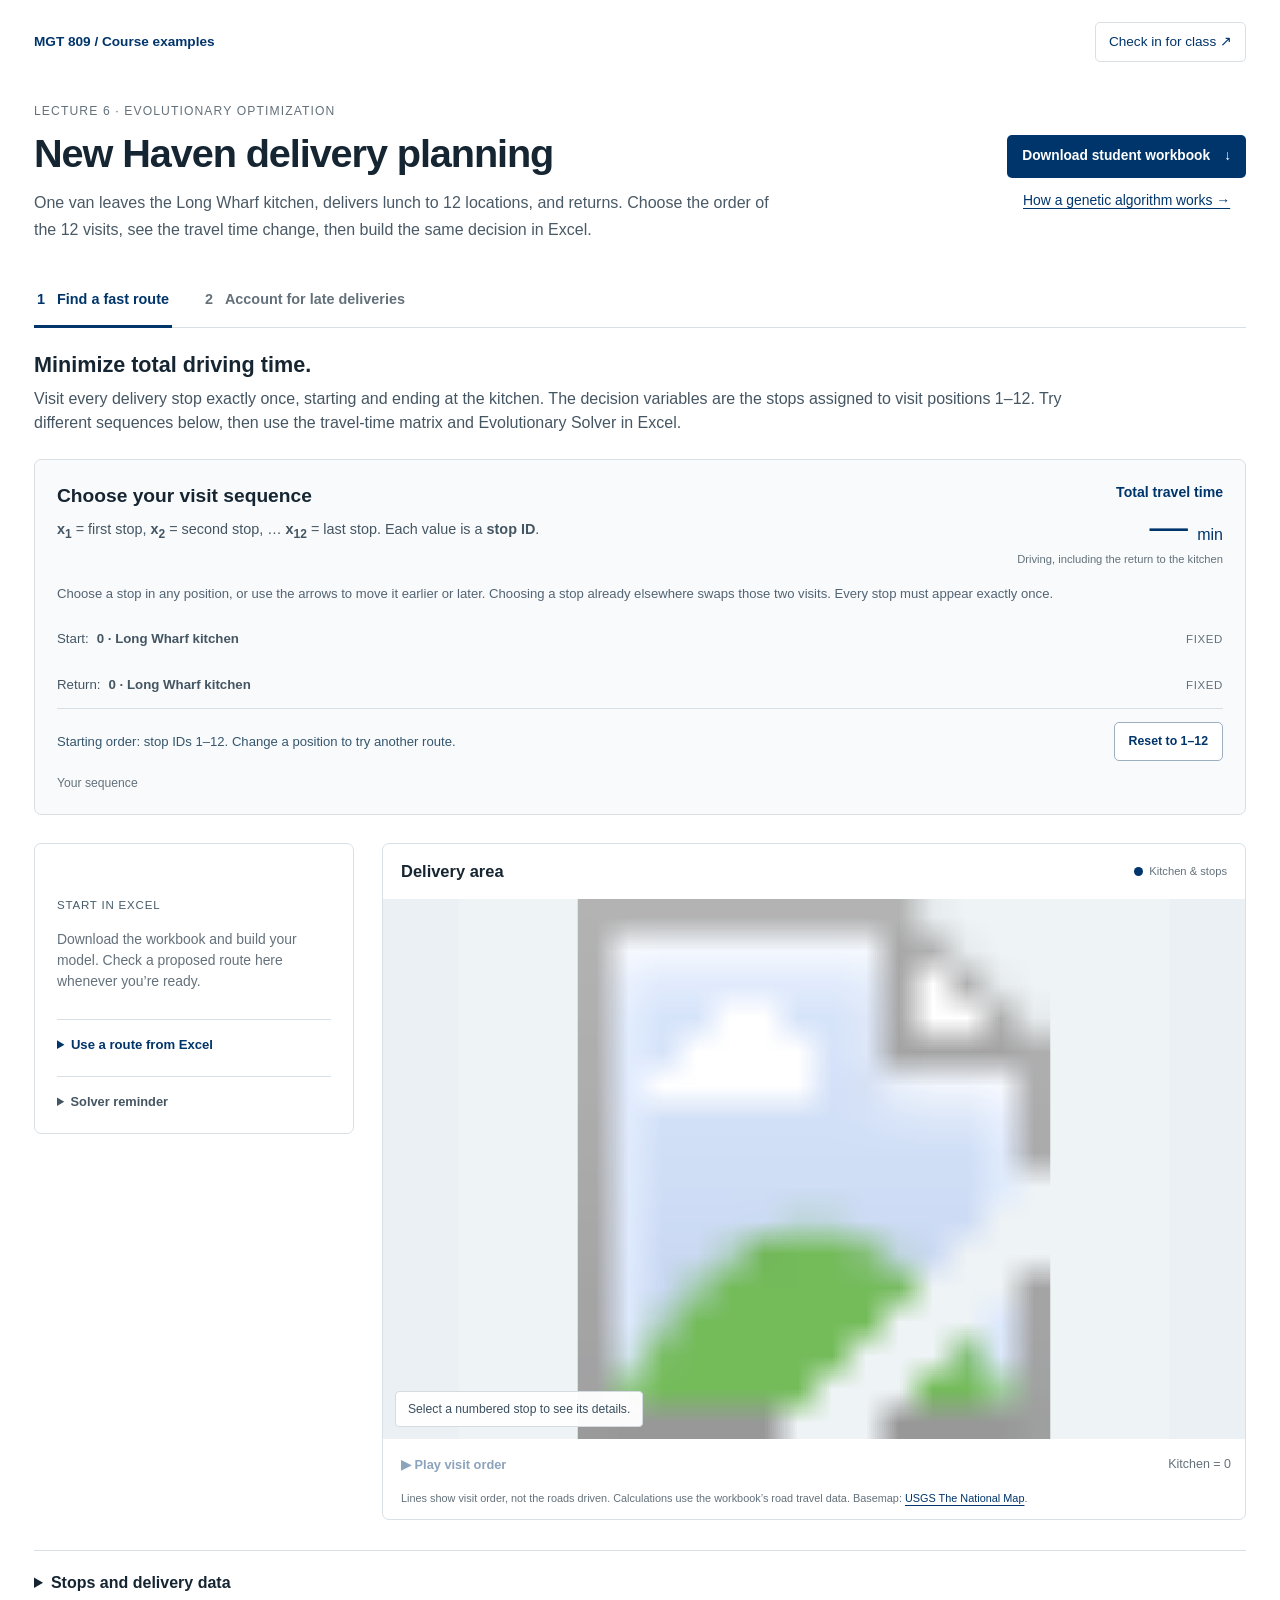
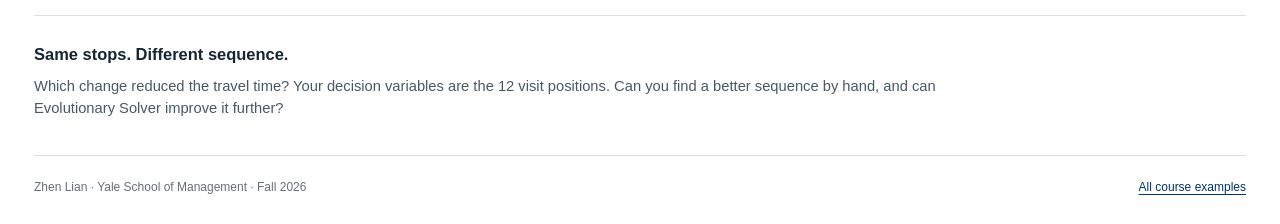
==== overrides/new-haven-delivery/index.html @ 0e0598f2 "Make visit sequence the visible decision variables" ====
<!doctype html>
<html lang="en">
<head><meta charset="utf-8"><meta name="viewport" content="width=device-width,initial-scale=1"><meta name="description" content="Plan a New Haven lunch-delivery route in Excel, then check travel time, arrival deadlines, and delivery cost."><meta name="theme-color" content="#00356b"><title>New Haven Delivery · MGT 809</title><link rel="icon" href="../favicon.svg"><link rel="stylesheet" href="style.css?v=sequence1"></head>
<body>
<a class="skip" href="#main">Skip to exercise</a>
<div class="page">
<header class="masthead"><a href="../">MGT 809 / Course examples</a><a href="https://script.google.com/macros/s/AKfycbxfYP-Ye9VfES4hc2hsoIZWI-99bVpepUlIVeIm04DsJK-rUDHfEXQu1e2q7WWzdYMezw/exec?lecture=6&amp;date=2026-11-17" target="_blank" rel="noopener noreferrer" class="checkin">Check in for class ↗</a></header>
<main id="main">
<section class="intro"><div><p class="eyebrow">Lecture 6 · Evolutionary optimization</p><h1>New Haven delivery planning</h1><p class="lead">One van leaves the Long Wharf kitchen, delivers lunch to 12 locations, and returns. Choose the order of the 12 visits, see the travel time change, then build the same decision in Excel.</p></div><div class="intro-actions"><a class="button primary" href="downloads/New%20Haven%20Delivery%20-%20Student.xlsx" download>Download student workbook <span aria-hidden="true">↓</span></a><a class="small-link" href="animation/">How a genetic algorithm works →</a></div></section>
<div class="tabs" role="tablist" aria-label="Exercise stages"><button id="tab-base" class="active" role="tab" aria-selected="true" aria-controls="exercise" data-stage="base">1 <span>Find a fast route</span></button><button id="tab-extension" role="tab" aria-selected="false" aria-controls="exercise" tabindex="-1" data-stage="extension">2 <span>Account for late deliveries</span></button></div>
<section id="exercise" role="tabpanel" aria-labelledby="tab-base">
<div class="brief" id="base-brief"><h2>Minimize total driving time.</h2><p>Visit every delivery stop exactly once, starting and ending at the kitchen. The decision variables are the stops assigned to visit positions 1–12. Try different sequences below, then use the travel-time matrix and Evolutionary Solver in Excel.</p></div>
<div class="brief" id="extension-brief" hidden><h2>A fast route can still be expensive.</h2><p>Leave at <strong>11:30 AM</strong> and allow <strong>2 minutes of unloading</strong> at each stop. A late arrival triggers that stop’s full refund. Extend your Excel model to minimize <strong>driver cost + mileage cost + refunds</strong>.</p><div class="assumptions"><span>Driver: <b>$30/hour</b>, including unloading</span><span>Vehicle: <b>$0.65/mile</b></span><span>Deadline applies to <b>arrival</b></span></div></div>
<section class="sequence-builder" aria-labelledby="sequence-title">
<div class="sequence-heading"><div><h3 id="sequence-title">Choose your visit sequence</h3><p><strong>x<sub>1</sub></strong> = first stop, <strong>x<sub>2</sub></strong> = second stop, … <strong>x<sub>12</sub></strong> = last stop. Each value is a <strong>stop ID</strong>.</p></div><div class="sequence-total" aria-live="polite" aria-atomic="true"><span>Total travel time</span><strong><span id="sequence-minutes">—</span> <small>min</small></strong><span>Driving, including the return to the kitchen</span></div></div>
<p class="sequence-help" id="sequence-help">Choose a stop in any position, or use the arrows to move it earlier or later. Choosing a stop already elsewhere swaps those two visits. Every stop must appear exactly once.</p>
<div class="fixed-stop">Start: <strong>0 · Long Wharf kitchen</strong> <span>Fixed</span></div>
<ol id="sequence-slots" class="sequence-slots" aria-label="Decision variables: stops in visit order"></ol>
<div class="fixed-stop return-stop">Return: <strong>0 · Long Wharf kitchen</strong> <span>Fixed</span></div>
<div class="sequence-footer"><p id="sequence-feedback" role="status" aria-live="polite">Starting order: stop IDs 1–12. Change a position to try another route.</p><button type="button" class="button outline" id="reset-sequence">Reset to 1–12</button></div>
<div class="sequence-code"><span>Your sequence</span><p id="sequence-path"></p></div>
</section>
<div class="workspace">
<aside class="route-panel">
<div id="empty-results" class="empty-note"><span class="mini-label">Start in Excel</span><p>Download the workbook and build your model. Check a proposed route here whenever you’re ready.</p></div>
<div id="results" hidden>
<p id="route-status" class="route-status" role="status" aria-live="polite"></p>
<div class="main-metric"><span id="main-label">Total driving time</span><strong id="main-value">—</strong><span id="main-unit">minutes, including return</span></div>
<dl class="metrics" id="base-metrics"><div><dt>Road distance</dt><dd id="distance">—</dd></div><div><dt>Delivery stops</dt><dd>12 of 12</dd></div></dl>
<dl class="metrics" id="cost-metrics" hidden><div><dt>Driver cost</dt><dd id="driver-cost">—</dd></div><div><dt>Mileage cost</dt><dd id="vehicle-cost">—</dd></div><div><dt>Late refunds</dt><dd id="refund-cost">—</dd></div><div><dt>Late deliveries</dt><dd id="late-count">—</dd></div><div><dt>Return to kitchen</dt><dd id="return-time">—</dd></div></dl>
<button id="save-baseline" class="button outline">Keep this route for comparison</button><p id="baseline-status" class="small muted" role="status"></p>
</div>
<details class="import-route"><summary>Use a route from Excel</summary><form id="route-form" novalidate><label for="route-input">Paste a sequence from Excel</label><p class="field-help" id="route-help">Paste one row or column of 12 stop IDs from Excel. The kitchen is added at both ends.</p><textarea id="route-input" rows="3" aria-describedby="route-help route-error" spellcheck="false" placeholder="Paste your 12 stop IDs here"></textarea><p id="route-error" class="error" role="alert" hidden></p><div class="form-buttons"><button type="submit" class="button primary">Use this sequence</button><button type="button" class="button plain" id="clear-route">Clear text</button></div></form>
</details>
<details class="solver-note"><summary>Solver reminder</summary><p>The 12 stop IDs must be <strong>all different</strong>. Keep <strong>Ignore Integer Constraints</strong> unchecked. Compare repeated runs; the best result found is not a proof of optimality.</p></details>
</aside>
<div class="map-panel"><div class="map-heading"><h3>Delivery area</h3><div class="map-legend"><span><i class="key navy"></i>Kitchen &amp; stops</span><span id="deadline-legend" hidden><i class="key amber"></i>Noon deadline</span></div></div><div class="map-wrap"><svg id="map" viewBox="0 0 1120 850" role="img" aria-label="Map of New Haven showing the kitchen and 12 delivery stops"><image href="new-haven-map.png" width="1120" height="850"/><rect width="1120" height="850" fill="white" opacity=".17"/><defs><marker id="route-arrow" markerWidth="7" markerHeight="7" refX="6" refY="3" orient="auto"><path d="M0,0 L6,3 L0,6" fill="#00356b"/></marker></defs><g id="route-lines"></g><g id="stop-markers"></g><g id="van" hidden><circle r="15" fill="#ffffff" stroke="#00356b" stroke-width="4"/><circle r="5" fill="#00356b"/></g></svg><div id="map-info" class="map-info" role="status">Select a numbered stop to see its details.</div></div><div class="map-bottom"><button id="play-route" class="button plain" disabled>▶ Play visit order</button><span id="play-status" class="small muted" aria-live="polite">Kitchen = 0</span></div><p class="map-note">Lines show visit order, not the roads driven. Calculations use the workbook’s road travel data. Basemap: <a href="https://www.usgs.gov/programs/national-geospatial-program/national-map" target="_blank" rel="noopener noreferrer">USGS The National Map</a>.</p></div>
</div>
<section id="comparison" class="comparison" hidden aria-labelledby="comparison-title"><div><h3 id="comparison-title">Compare with your saved route</h3><p id="comparison-summary"></p></div><div class="table-scroll"><table><thead><tr><th scope="col">Measure</th><th scope="col">Saved route</th><th scope="col">Current route</th></tr></thead><tbody id="comparison-body"></tbody></table></div><button id="clear-baseline" class="button plain">Remove saved comparison</button></section>
<section id="route-details" class="detail-section" hidden aria-labelledby="details-title"><div class="section-head"><div><h3 id="details-title">Your route, stop by stop</h3><p id="table-help" class="small muted"></p></div><button id="export-route" class="button outline">Download route results</button></div><div class="table-scroll" tabindex="0" role="region" aria-label="Route details table"><table id="route-table"><thead id="route-thead"></thead><tbody id="route-tbody"></tbody><tfoot id="route-tfoot"></tfoot></table></div></section>
</section>
<details class="data-section"><summary>Stops and delivery data</summary><p>Use the same IDs in Excel and on the map. The kitchen is stop 0.</p><div class="table-scroll" tabindex="0" role="region" aria-label="Delivery data table"><table><thead><tr><th scope="col">ID</th><th scope="col">Location</th><th scope="col">Address</th><th scope="col">Unload</th><th scope="col">Arrive by</th><th scope="col">Late refund</th></tr></thead><tbody id="stop-data"></tbody></table></div><p class="small muted">Locations are real; delivery orders, deadlines, and fees are fictional. Road estimates are fixed classroom data from OSRM/OpenStreetMap, retrieved November 12, 2026. They may differ by direction and do not include live traffic.</p></details>
<section class="discussion"><h3 id="discussion-title">Same stops. Different sequence.</h3><p id="discussion-text">Which change reduced the travel time? Your decision variables are the 12 visit positions. Can you find a better sequence by hand, and can Evolutionary Solver improve it further?</p></section>
</main><footer><span>Zhen Lian · Yale School of Management · Fall 2026</span><a href="../">All course examples</a></footer>
</div><script type="module" src="app.mjs?v=sequence1"></script>
</body></html>
---- overrides/new-haven-delivery/style.css ----
:root{font-family:Arial,Helvetica,sans-serif;color:#162532;background:#fff;font-size:16px;line-height:1.5;--blue:#00356b;--ink:#162532;--muted:#64717b;--line:#d8e0e5;--soft:#f3f6f8;--amber:#975915}*{box-sizing:border-box}body{margin:0}button,input,textarea,select{font:inherit}button,a,summary{-webkit-tap-highlight-color:transparent}button{cursor:pointer}button:disabled{cursor:default;opacity:.45}a{color:var(--blue);text-underline-offset:3px}a:hover{text-decoration-thickness:2px}button:focus-visible,a:focus-visible,summary:focus-visible,textarea:focus-visible,select:focus-visible,[tabindex]:focus-visible{outline:3px solid #327ec0;outline-offset:4px}[hidden]{display:none!important}.page{max-width:1320px;margin:auto;padding:22px 34px 28px}.masthead{display:flex;justify-content:space-between;align-items:center;gap:18px;font-size:.85rem;padding-bottom:25px}.masthead>a:first-child{text-decoration:none;font-weight:bold}.checkin{padding:9px 13px;border:1px solid var(--line);border-radius:5px;text-decoration:none;white-space:nowrap}.intro{display:flex;justify-content:space-between;align-items:center;gap:45px;padding:15px 0 32px}.eyebrow{font-size:.76rem;letter-spacing:1.1px;text-transform:uppercase;color:var(--muted);margin:0 0 10px}h1{font-size:clamp(1.9rem,3.1vw,2.65rem);letter-spacing:-1.1px;line-height:1.15;margin:0 0 14px}h2{font-size:1.35rem;margin:0 0 8px;line-height:1.3}h3{font-size:1.03rem;margin:0 0 8px}.lead{max-width:760px;margin:0;color:#495965;line-height:1.65}.intro-actions{flex-shrink:0;display:flex;flex-direction:column;gap:12px;align-items:stretch;font-size:.87rem}.small-link{text-align:center}.button{border:1px solid transparent;border-radius:5px;min-height:43px;padding:9px 14px;font-size:.86rem;text-decoration:none;text-align:center;display:inline-flex;justify-content:center;align-items:center;gap:14px;font-weight:600}.primary{background:var(--blue);color:white}.primary:hover{background:#164f87}.outline{background:white;border-color:#9dafbf;color:var(--blue)}.outline:hover{background:#eef4f9}.plain{background:transparent;color:var(--blue)}.plain:hover{background:#eef3f7}.tabs{display:flex;border-bottom:1px solid var(--line);gap:30px}.tabs button{display:flex;align-items:center;gap:12px;padding:14px 3px;background:none;border:0;border-bottom:3px solid transparent;margin-bottom:-1px;color:var(--muted);font-weight:bold;font-size:.9rem}.tabs button>span{padding:0}.tabs button.active{color:var(--blue);border-bottom-color:var(--blue)}.brief{padding:23px 0 24px;max-width:1050px}.brief p{margin:0;color:#455663}.assumptions{display:flex;flex-wrap:wrap;gap:6px 24px;margin-top:14px;font-size:.83rem;color:#455663}.workspace{display:grid;grid-template-columns:320px minmax(0,1fr);gap:28px;align-items:start}.route-panel{border:1px solid var(--line);border-radius:7px;padding:22px}.route-panel label{display:block;font-weight:bold;font-size:1.05rem}.field-help{color:var(--muted);font-size:.82rem;line-height:1.55;margin:7px 0 12px}textarea{display:block;resize:vertical;min-height:92px;width:100%;padding:12px;border:1px solid #a6b6c3;border-radius:4px;color:var(--ink);font-family:ui-monospace,Consolas,monospace;font-size:.95rem;line-height:1.5}.form-buttons{display:flex;gap:10px;margin-top:12px}.error{font-size:.85rem;color:#a02323;margin:10px 0 0}.empty-note{margin:28px 0;color:var(--muted);font-size:.87rem}.mini-label{font-size:.72rem;text-transform:uppercase;letter-spacing:.8px;color:#465c6b}.route-status{font-size:.8rem;color:#35624a;margin:22px 0 12px}.main-metric{display:flex;flex-direction:column;border-top:1px solid var(--line);padding-top:16px}.main-metric>span:first-child{font-size:.82rem;color:var(--muted)}.main-metric>strong{font-size:2.65rem;line-height:1.2;letter-spacing:-1px;font-weight:500;margin:3px 0}.main-metric>span:last-child{font-size:.76rem;color:var(--muted)}.metrics{font-size:.83rem;margin:18px 0}.metrics>div{display:flex;justify-content:space-between;gap:14px;padding:5px 0}.metrics dt{color:var(--muted)}.metrics dd{margin:0;font-weight:600;text-align:right}.route-panel .outline{font-size:.77rem;line-height:1.3;width:100%;margin-top:4px}.solver-note{border-top:1px solid var(--line);margin-top:21px;padding-top:15px;font-size:.8rem}.solver-note p{color:var(--muted);margin-bottom:0}.solver-note summary{font-weight:600;color:#455663;cursor:pointer}.map-panel{min-width:0;border:1px solid var(--line);border-radius:7px;overflow:hidden}.map-heading{padding:15px 18px;display:flex;align-items:center;justify-content:space-between;gap:15px}.map-heading h3{margin:0}.map-legend{display:flex;gap:16px;font-size:.7rem;color:var(--muted)}.map-legend>span{display:flex;gap:6px;align-items:center}.key{display:inline-block;width:9px;height:9px;border-radius:50%}.navy{background:var(--blue)}.amber{background:var(--amber)}.map-wrap{position:relative;background:#edf3f5;overflow:hidden}#map{display:block;width:100%;max-height:540px;background:#eaf0f3}#map .stop{cursor:pointer}#map .stop-label{font-size:20px;font-weight:bold;fill:#fff;pointer-events:none}#map .stop:hover circle,#map .stop:focus circle{stroke-width:5;stroke:#75aed9}#map .stop-name{fill:#15334b;font-size:18px;font-weight:600;paint-order:stroke;stroke:white;stroke-width:5;stroke-linejoin:round;pointer-events:none}.map-info{position:absolute;left:12px;bottom:12px;max-width:calc(100% - 24px);padding:8px 12px;border:1px solid #d4dce2;background:rgba(255,255,255,.96);border-radius:4px;font-size:.76rem;color:#3a4f60;pointer-events:none}.map-bottom{display:flex;align-items:center;justify-content:space-between;padding:4px 14px;gap:15px}.map-bottom .button{font-size:.8rem;padding:7px 3px}.map-note{font-size:.68rem;color:var(--muted);margin:0;padding:0 18px 13px}.small{font-size:.78rem}.muted{color:var(--muted)}.comparison{display:grid;grid-template-columns:1fr 1.2fr;gap:12px 26px;margin:27px 0;background:var(--soft);border:1px solid var(--line);padding:22px;border-radius:6px}.comparison p{font-size:.87rem;margin:0;color:#455663}.comparison .button{justify-self:start}.comparison table{font-size:.8rem}.detail-section{margin-top:30px}.section-head{display:flex;justify-content:space-between;gap:20px;align-items:center;margin-bottom:13px}.section-head p{margin:0}.section-head h3{font-size:1.2rem}.table-scroll{overflow:auto;max-width:100%}table{border-collapse:collapse;width:100%;font-size:.85rem}th{font-size:.76rem;color:#546575;font-weight:600;background:#f3f6f8}td,th{padding:10px 12px;text-align:right;white-space:nowrap;border-bottom:1px solid #dce3e8}th:first-child,td:first-child,th:nth-child(2),td:nth-child(2){text-align:left}tfoot td{font-weight:bold;background:#f6f8fa}.late{background:#fff6ed}.late td.late-value{color:#944907;font-weight:bold}.return-row{color:var(--muted)}.data-section{border-top:1px solid var(--line);border-bottom:1px solid var(--line);margin-top:30px;padding:20px 0}.data-section summary{font-size:1rem;font-weight:bold;cursor:pointer}.data-section>p{font-size:.82rem;color:var(--muted)}.data-section td:nth-child(3){text-align:left}.discussion{padding:26px 0 8px;max-width:920px}.discussion p{font-size:.92rem;color:#465966;margin:0}footer{display:flex;justify-content:space-between;gap:20px;flex-wrap:wrap;margin-top:28px;padding-top:22px;border-top:1px solid var(--line);font-size:.75rem;color:var(--muted)}.skip{position:absolute;top:-100px;left:15px;background:#fff;padding:10px;z-index:10}.skip:focus{top:10px}
@media(max-width:1000px){.intro{align-items:flex-start;gap:25px}.intro-actions{max-width:245px}.workspace{grid-template-columns:290px minmax(0,1fr);gap:18px}.route-panel{padding:18px}.map-legend{flex-wrap:wrap;gap:5px 12px}.map-heading{align-items:flex-start}.main-metric>strong{font-size:2.2rem}}
@media(max-width:760px){.page{padding:18px}.masthead{font-size:.74rem;padding-bottom:20px;gap:10px}.checkin{padding:8px}.intro{display:block;padding:5px 0 25px}.intro-actions{max-width:none;align-items:flex-start;margin-top:19px;gap:12px}.lead{font-size:.9rem}h1{font-size:2rem}.tabs{gap:18px}.tabs button{font-size:.8rem;gap:7px;line-height:1.3;text-align:left;padding-bottom:12px}.brief{padding:22px 0;font-size:.9rem}.workspace{grid-template-columns:1fr;gap:18px}.route-panel{padding:18px}.empty-note{margin:18px 0}.map-panel{grid-row:2}.map-info{font-size:.69rem;left:8px;bottom:8px}.map-legend{font-size:.65rem}.main-metric>strong{font-size:2.3rem}.metrics{max-width:430px}.route-panel .outline{width:auto}.solver-note{margin-top:15px}.comparison{grid-template-columns:1fr;padding:17px}.section-head{align-items:flex-start;flex-direction:column;gap:12px}td,th{padding:9px 10px}footer{font-size:.7rem}.assumptions{gap:6px 18px}.map-heading{padding:13px}.map-note{font-size:.65rem}}
@media(prefers-reduced-motion:reduce){*{scroll-behavior:auto!important}}

.sequence-builder{border:1px solid var(--line);border-radius:7px;padding:22px;margin-bottom:28px;background:#f8fafc}.sequence-heading{display:flex;justify-content:space-between;gap:30px;align-items:flex-start}.sequence-heading h3{font-size:1.2rem}.sequence-heading p{margin:0;max-width:650px;color:#455663;font-size:.9rem}.sequence-total{flex-shrink:0;min-width:230px;display:flex;flex-direction:column;gap:2px;color:var(--blue);text-align:right}.sequence-total>span:first-child{font-weight:600;font-size:.88rem}.sequence-total>strong{font-size:2.4rem;line-height:1.15;font-weight:500;letter-spacing:-.7px;font-variant-numeric:tabular-nums}.sequence-total small{font-size:1rem;letter-spacing:0}.sequence-total>span:last-child{font-size:.7rem;color:var(--muted)}.sequence-help{font-size:.82rem;color:#526473;margin:16px 0}.fixed-stop{display:flex;align-items:center;gap:8px;font-size:.83rem;padding:10px 0;color:#455663}.fixed-stop>span{margin-left:auto;color:var(--muted);font-size:.72rem;text-transform:uppercase;letter-spacing:.6px}.sequence-slots{list-style:none;padding:0;margin:3px 0;display:grid;grid-template-columns:repeat(4,minmax(0,1fr));gap:12px}.sequence-slot{min-width:0;border:1px solid #cbd8e2;border-radius:5px;background:#fff;padding:11px}.sequence-slot label{display:flex;align-items:center;justify-content:space-between;font-size:.75rem;margin-bottom:7px;color:#526473}.sequence-slot label strong{font-family:Georgia,serif;color:var(--blue);font-size:1.1rem;line-height:1}.sequence-slot select{width:100%;min-height:40px;background:#fff;color:var(--ink);border:1px solid #9dafbf;border-radius:4px;padding:6px 23px 6px 7px;font-size:.82rem;text-overflow:ellipsis}.move-buttons{display:flex;justify-content:space-between;gap:6px;margin-top:5px}.move-buttons button{border:0;background:transparent;color:var(--blue);font-size:.72rem;min-height:30px;padding:3px}.move-buttons button:hover:not(:disabled){text-decoration:underline}.return-stop{border-bottom:1px solid var(--line);padding-bottom:13px}.sequence-footer{display:flex;justify-content:space-between;align-items:center;gap:16px;padding-top:13px}.sequence-footer p{margin:0;color:#35566d;font-size:.82rem;max-width:800px}.sequence-footer .button{white-space:nowrap;font-size:.77rem;min-height:38px}.sequence-code{display:flex;gap:18px;align-items:baseline;padding-top:13px;color:var(--muted);font-size:.76rem}.sequence-code>span{white-space:nowrap}.sequence-code p{margin:0;font-family:ui-monospace,Consolas,monospace;color:var(--blue);overflow-wrap:anywhere}.import-route{border-top:1px solid var(--line);margin-top:20px;padding-top:15px;font-size:.82rem}.import-route summary{cursor:pointer;font-weight:600;color:var(--blue)}.import-route form{margin-top:16px}.route-panel .route-status{margin-top:0}
@media(max-width:1000px){.sequence-slots{grid-template-columns:repeat(3,minmax(0,1fr))}.sequence-total{min-width:200px}.sequence-heading{gap:20px}}
@media(max-width:760px){.sequence-builder{padding:16px}.sequence-heading{display:block}.sequence-total{margin-top:15px;min-width:0;text-align:left}.sequence-total>strong{font-size:2.1rem}.sequence-slots{grid-template-columns:repeat(2,minmax(0,1fr));gap:9px}.sequence-slot{padding:9px}.sequence-slot select{font-size:.78rem;padding-left:5px}.sequence-help{font-size:.8rem}.sequence-footer{align-items:flex-start;flex-direction:column;gap:10px}.sequence-code{display:block;padding-top:14px}.sequence-code p{margin-top:5px;line-height:1.8}.fixed-stop{font-size:.75rem}}
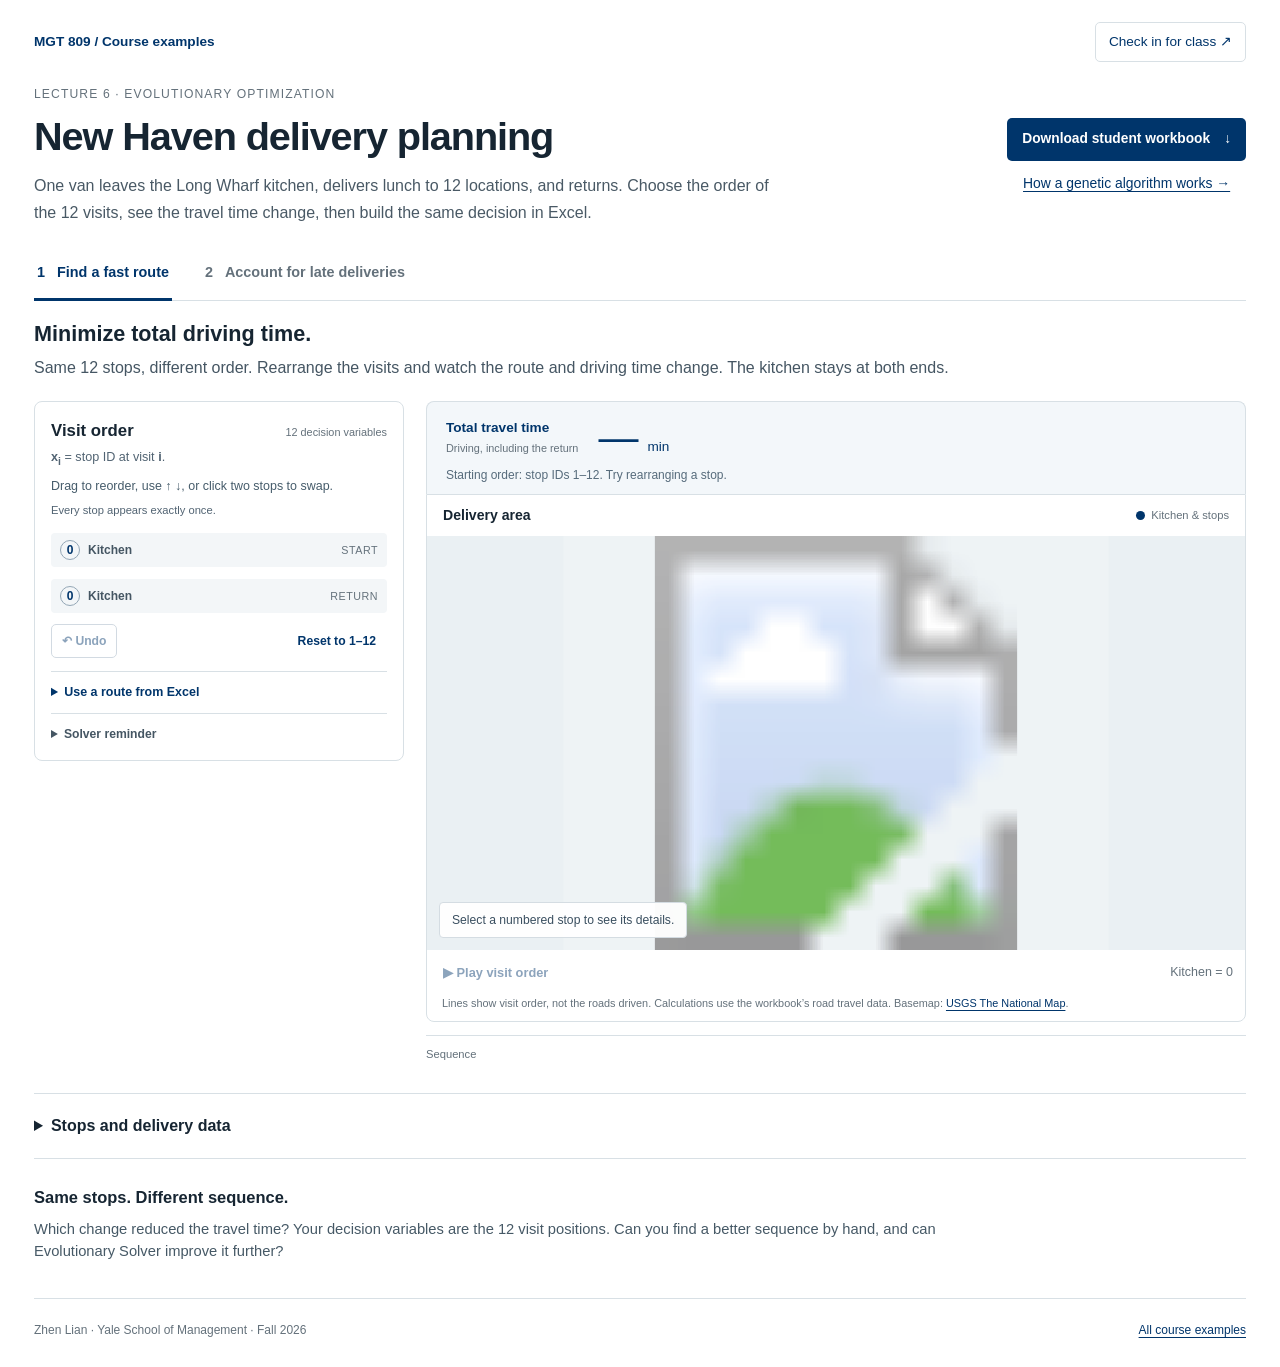
==== commit 96873943: "Simplify route editing into a list-and-map workspace" ====
--- a/overrides/new-haven-delivery/index.html
+++ b/overrides/new-haven-delivery/index.html
@@ -1,6 +1,6 @@
 <!doctype html>
 <html lang="en">
-<head><meta charset="utf-8"><meta name="viewport" content="width=device-width,initial-scale=1"><meta name="description" content="Plan a New Haven lunch-delivery route in Excel, then check travel time, arrival deadlines, and delivery cost."><meta name="theme-color" content="#00356b"><title>New Haven Delivery · MGT 809</title><link rel="icon" href="../favicon.svg"><link rel="stylesheet" href="style.css?v=sequence1"></head>
+<head><meta charset="utf-8"><meta name="viewport" content="width=device-width,initial-scale=1"><meta name="description" content="Plan a New Haven lunch-delivery route in Excel, then check travel time, arrival deadlines, and delivery cost."><meta name="theme-color" content="#00356b"><title>New Haven Delivery · MGT 809</title><link rel="icon" href="../favicon.svg"><link rel="stylesheet" href="style.css?v=sequence2"></head>
 <body>
 <a class="skip" href="#main">Skip to exercise</a>
 <div class="page">
@@ -9,32 +9,37 @@
 <section class="intro"><div><p class="eyebrow">Lecture 6 · Evolutionary optimization</p><h1>New Haven delivery planning</h1><p class="lead">One van leaves the Long Wharf kitchen, delivers lunch to 12 locations, and returns. Choose the order of the 12 visits, see the travel time change, then build the same decision in Excel.</p></div><div class="intro-actions"><a class="button primary" href="downloads/New%20Haven%20Delivery%20-%20Student.xlsx" download>Download student workbook <span aria-hidden="true">↓</span></a><a class="small-link" href="animation/">How a genetic algorithm works →</a></div></section>
 <div class="tabs" role="tablist" aria-label="Exercise stages"><button id="tab-base" class="active" role="tab" aria-selected="true" aria-controls="exercise" data-stage="base">1 <span>Find a fast route</span></button><button id="tab-extension" role="tab" aria-selected="false" aria-controls="exercise" tabindex="-1" data-stage="extension">2 <span>Account for late deliveries</span></button></div>
 <section id="exercise" role="tabpanel" aria-labelledby="tab-base">
-<div class="brief" id="base-brief"><h2>Minimize total driving time.</h2><p>Visit every delivery stop exactly once, starting and ending at the kitchen. The decision variables are the stops assigned to visit positions 1–12. Try different sequences below, then use the travel-time matrix and Evolutionary Solver in Excel.</p></div>
+<div class="brief" id="base-brief"><h2>Minimize total driving time.</h2><p>Same 12 stops, different order. Rearrange the visits and watch the route and driving time change. The kitchen stays at both ends.</p></div>
 <div class="brief" id="extension-brief" hidden><h2>A fast route can still be expensive.</h2><p>Leave at <strong>11:30 AM</strong> and allow <strong>2 minutes of unloading</strong> at each stop. A late arrival triggers that stop’s full refund. Extend your Excel model to minimize <strong>driver cost + mileage cost + refunds</strong>.</p><div class="assumptions"><span>Driver: <b>$30/hour</b>, including unloading</span><span>Vehicle: <b>$0.65/mile</b></span><span>Deadline applies to <b>arrival</b></span></div></div>
+<div class="workspace">
 <section class="sequence-builder" aria-labelledby="sequence-title">
-<div class="sequence-heading"><div><h3 id="sequence-title">Choose your visit sequence</h3><p><strong>x<sub>1</sub></strong> = first stop, <strong>x<sub>2</sub></strong> = second stop, … <strong>x<sub>12</sub></strong> = last stop. Each value is a <strong>stop ID</strong>.</p></div><div class="sequence-total" aria-live="polite" aria-atomic="true"><span>Total travel time</span><strong><span id="sequence-minutes">—</span> <small>min</small></strong><span>Driving, including the return to the kitchen</span></div></div>
-<p class="sequence-help" id="sequence-help">Choose a stop in any position, or use the arrows to move it earlier or later. Choosing a stop already elsewhere swaps those two visits. Every stop must appear exactly once.</p>
-<div class="fixed-stop">Start: <strong>0 · Long Wharf kitchen</strong> <span>Fixed</span></div>
+<div class="sequence-heading"><h3 id="sequence-title">Visit order</h3><span>12 decision variables</span></div>
+<p class="sequence-explanation"><b>x<sub>i</sub></b> = stop ID at visit <b>i</b>.</p>
+<p class="sequence-help" id="sequence-help">Drag to reorder, use ↑ ↓, or click two stops to swap.</p>
+<p id="swap-status" class="swap-status" role="status" aria-live="polite">Every stop appears exactly once.</p>
+<div class="fixed-stop"><span class="fixed-dot">0</span><strong>Kitchen</strong><span>Start</span></div>
 <ol id="sequence-slots" class="sequence-slots" aria-label="Decision variables: stops in visit order"></ol>
-<div class="fixed-stop return-stop">Return: <strong>0 · Long Wharf kitchen</strong> <span>Fixed</span></div>
-<div class="sequence-footer"><p id="sequence-feedback" role="status" aria-live="polite">Starting order: stop IDs 1–12. Change a position to try another route.</p><button type="button" class="button outline" id="reset-sequence">Reset to 1–12</button></div>
-<div class="sequence-code"><span>Your sequence</span><p id="sequence-path"></p></div>
+<div class="fixed-stop return-stop"><span class="fixed-dot">0</span><strong>Kitchen</strong><span>Return</span></div>
+<div class="sequence-actions"><button type="button" id="undo-sequence" class="button outline" disabled>↶ Undo</button><button type="button" class="button plain" id="reset-sequence">Reset to 1–12</button></div>
+<details class="import-route"><summary>Use a route from Excel</summary><form id="route-form" novalidate><label for="route-input">Paste a sequence from Excel</label><p class="field-help" id="route-help">Paste one row or column of 12 stop IDs from Excel. The kitchen is added at both ends.</p><textarea id="route-input" rows="3" aria-describedby="route-help route-error" spellcheck="false" placeholder="Paste your 12 stop IDs here"></textarea><p id="route-error" class="error" role="alert" hidden></p><div class="form-buttons"><button type="submit" class="button primary">Use this sequence</button><button type="button" class="button plain" id="clear-route">Clear text</button></div></form>
+</details>
+<details class="solver-note"><summary>Solver reminder</summary><p>The 12 stop IDs must be <strong>all different</strong>. Keep <strong>Ignore Integer Constraints</strong> unchecked. Compare repeated runs; the best result found is not a proof of optimality.</p></details>
 </section>
-<div class="workspace">
-<aside class="route-panel">
-<div id="empty-results" class="empty-note"><span class="mini-label">Start in Excel</span><p>Download the workbook and build your model. Check a proposed route here whenever you’re ready.</p></div>
-<div id="results" hidden>
-<p id="route-status" class="route-status" role="status" aria-live="polite"></p>
-<div class="main-metric"><span id="main-label">Total driving time</span><strong id="main-value">—</strong><span id="main-unit">minutes, including return</span></div>
+<div class="route-view">
+<div class="live-summary">
+<div class="summary-totals"><div class="sequence-total" aria-live="polite" aria-atomic="true"><span>Total travel time</span><strong><span id="sequence-minutes">—</span> <small>min</small></strong><span>Driving, including the return</span></div><div id="cost-headline" class="main-metric" hidden><span id="main-label">Total delivery cost</span><strong id="main-value">—</strong><span id="main-unit">driver + mileage + refunds</span></div></div>
+<p id="sequence-feedback" class="sequence-feedback" role="status" aria-live="polite">Starting order: stop IDs 1–12. Try rearranging a stop.</p>
+</div>
+<div class="map-panel"><div class="map-heading"><h3>Delivery area</h3><div class="map-legend"><span><i class="key navy"></i>Kitchen &amp; stops</span><span id="deadline-legend" hidden><i class="key amber"></i>Noon deadline</span></div></div><div class="map-wrap"><svg id="map" viewBox="0 0 1120 850" role="img" aria-label="Map of New Haven showing the kitchen and 12 delivery stops"><image href="new-haven-map.png" width="1120" height="850"/><rect width="1120" height="850" fill="white" opacity=".17"/><defs><marker id="route-arrow" markerWidth="7" markerHeight="7" refX="6" refY="3" orient="auto"><path d="M0,0 L6,3 L0,6" fill="#00356b"/></marker></defs><g id="route-lines"></g><g id="stop-markers"></g><g id="van" hidden><circle r="15" fill="#ffffff" stroke="#00356b" stroke-width="4"/><circle r="5" fill="#00356b"/></g></svg><div id="map-info" class="map-info" role="status">Select a numbered stop to see its details.</div></div><div class="map-bottom"><button id="play-route" class="button plain" disabled>▶ Play visit order</button><span id="play-status" class="small muted" aria-live="polite">Kitchen = 0</span></div><p class="map-note">Lines show visit order, not the roads driven. Calculations use the workbook’s road travel data. Basemap: <a href="https://www.usgs.gov/programs/national-geospatial-program/national-map" target="_blank" rel="noopener noreferrer">USGS The National Map</a>.</p></div>
+<div id="empty-results" hidden></div>
+<div id="results" class="route-results" hidden>
+<p id="route-status" class="route-status"></p>
 <dl class="metrics" id="base-metrics"><div><dt>Road distance</dt><dd id="distance">—</dd></div><div><dt>Delivery stops</dt><dd>12 of 12</dd></div></dl>
 <dl class="metrics" id="cost-metrics" hidden><div><dt>Driver cost</dt><dd id="driver-cost">—</dd></div><div><dt>Mileage cost</dt><dd id="vehicle-cost">—</dd></div><div><dt>Late refunds</dt><dd id="refund-cost">—</dd></div><div><dt>Late deliveries</dt><dd id="late-count">—</dd></div><div><dt>Return to kitchen</dt><dd id="return-time">—</dd></div></dl>
 <button id="save-baseline" class="button outline">Keep this route for comparison</button><p id="baseline-status" class="small muted" role="status"></p>
 </div>
-<details class="import-route"><summary>Use a route from Excel</summary><form id="route-form" novalidate><label for="route-input">Paste a sequence from Excel</label><p class="field-help" id="route-help">Paste one row or column of 12 stop IDs from Excel. The kitchen is added at both ends.</p><textarea id="route-input" rows="3" aria-describedby="route-help route-error" spellcheck="false" placeholder="Paste your 12 stop IDs here"></textarea><p id="route-error" class="error" role="alert" hidden></p><div class="form-buttons"><button type="submit" class="button primary">Use this sequence</button><button type="button" class="button plain" id="clear-route">Clear text</button></div></form>
-</details>
-<details class="solver-note"><summary>Solver reminder</summary><p>The 12 stop IDs must be <strong>all different</strong>. Keep <strong>Ignore Integer Constraints</strong> unchecked. Compare repeated runs; the best result found is not a proof of optimality.</p></details>
-</aside>
-<div class="map-panel"><div class="map-heading"><h3>Delivery area</h3><div class="map-legend"><span><i class="key navy"></i>Kitchen &amp; stops</span><span id="deadline-legend" hidden><i class="key amber"></i>Noon deadline</span></div></div><div class="map-wrap"><svg id="map" viewBox="0 0 1120 850" role="img" aria-label="Map of New Haven showing the kitchen and 12 delivery stops"><image href="new-haven-map.png" width="1120" height="850"/><rect width="1120" height="850" fill="white" opacity=".17"/><defs><marker id="route-arrow" markerWidth="7" markerHeight="7" refX="6" refY="3" orient="auto"><path d="M0,0 L6,3 L0,6" fill="#00356b"/></marker></defs><g id="route-lines"></g><g id="stop-markers"></g><g id="van" hidden><circle r="15" fill="#ffffff" stroke="#00356b" stroke-width="4"/><circle r="5" fill="#00356b"/></g></svg><div id="map-info" class="map-info" role="status">Select a numbered stop to see its details.</div></div><div class="map-bottom"><button id="play-route" class="button plain" disabled>▶ Play visit order</button><span id="play-status" class="small muted" aria-live="polite">Kitchen = 0</span></div><p class="map-note">Lines show visit order, not the roads driven. Calculations use the workbook’s road travel data. Basemap: <a href="https://www.usgs.gov/programs/national-geospatial-program/national-map" target="_blank" rel="noopener noreferrer">USGS The National Map</a>.</p></div>
+<div class="sequence-code"><span>Sequence</span><p id="sequence-path"></p></div>
+</div>
 </div>
 <section id="comparison" class="comparison" hidden aria-labelledby="comparison-title"><div><h3 id="comparison-title">Compare with your saved route</h3><p id="comparison-summary"></p></div><div class="table-scroll"><table><thead><tr><th scope="col">Measure</th><th scope="col">Saved route</th><th scope="col">Current route</th></tr></thead><tbody id="comparison-body"></tbody></table></div><button id="clear-baseline" class="button plain">Remove saved comparison</button></section>
 <section id="route-details" class="detail-section" hidden aria-labelledby="details-title"><div class="section-head"><div><h3 id="details-title">Your route, stop by stop</h3><p id="table-help" class="small muted"></p></div><button id="export-route" class="button outline">Download route results</button></div><div class="table-scroll" tabindex="0" role="region" aria-label="Route details table"><table id="route-table"><thead id="route-thead"></thead><tbody id="route-tbody"></tbody><tfoot id="route-tfoot"></tfoot></table></div></section>
@@ -42,5 +47,5 @@
 <details class="data-section"><summary>Stops and delivery data</summary><p>Use the same IDs in Excel and on the map. The kitchen is stop 0.</p><div class="table-scroll" tabindex="0" role="region" aria-label="Delivery data table"><table><thead><tr><th scope="col">ID</th><th scope="col">Location</th><th scope="col">Address</th><th scope="col">Unload</th><th scope="col">Arrive by</th><th scope="col">Late refund</th></tr></thead><tbody id="stop-data"></tbody></table></div><p class="small muted">Locations are real; delivery orders, deadlines, and fees are fictional. Road estimates are fixed classroom data from OSRM/OpenStreetMap, retrieved November 12, 2026. They may differ by direction and do not include live traffic.</p></details>
 <section class="discussion"><h3 id="discussion-title">Same stops. Different sequence.</h3><p id="discussion-text">Which change reduced the travel time? Your decision variables are the 12 visit positions. Can you find a better sequence by hand, and can Evolutionary Solver improve it further?</p></section>
 </main><footer><span>Zhen Lian · Yale School of Management · Fall 2026</span><a href="../">All course examples</a></footer>
-</div><script type="module" src="app.mjs?v=sequence1"></script>
+</div><script type="module" src="app.mjs?v=sequence2"></script>
 </body></html>
--- a/overrides/new-haven-delivery/style.css
+++ b/overrides/new-haven-delivery/style.css
@@ -3,6 +3,9 @@
 @media(max-width:760px){.page{padding:18px}.masthead{font-size:.74rem;padding-bottom:20px;gap:10px}.checkin{padding:8px}.intro{display:block;padding:5px 0 25px}.intro-actions{max-width:none;align-items:flex-start;margin-top:19px;gap:12px}.lead{font-size:.9rem}h1{font-size:2rem}.tabs{gap:18px}.tabs button{font-size:.8rem;gap:7px;line-height:1.3;text-align:left;padding-bottom:12px}.brief{padding:22px 0;font-size:.9rem}.workspace{grid-template-columns:1fr;gap:18px}.route-panel{padding:18px}.empty-note{margin:18px 0}.map-panel{grid-row:2}.map-info{font-size:.69rem;left:8px;bottom:8px}.map-legend{font-size:.65rem}.main-metric>strong{font-size:2.3rem}.metrics{max-width:430px}.route-panel .outline{width:auto}.solver-note{margin-top:15px}.comparison{grid-template-columns:1fr;padding:17px}.section-head{align-items:flex-start;flex-direction:column;gap:12px}td,th{padding:9px 10px}footer{font-size:.7rem}.assumptions{gap:6px 18px}.map-heading{padding:13px}.map-note{font-size:.65rem}}
 @media(prefers-reduced-motion:reduce){*{scroll-behavior:auto!important}}
 
-.sequence-builder{border:1px solid var(--line);border-radius:7px;padding:22px;margin-bottom:28px;background:#f8fafc}.sequence-heading{display:flex;justify-content:space-between;gap:30px;align-items:flex-start}.sequence-heading h3{font-size:1.2rem}.sequence-heading p{margin:0;max-width:650px;color:#455663;font-size:.9rem}.sequence-total{flex-shrink:0;min-width:230px;display:flex;flex-direction:column;gap:2px;color:var(--blue);text-align:right}.sequence-total>span:first-child{font-weight:600;font-size:.88rem}.sequence-total>strong{font-size:2.4rem;line-height:1.15;font-weight:500;letter-spacing:-.7px;font-variant-numeric:tabular-nums}.sequence-total small{font-size:1rem;letter-spacing:0}.sequence-total>span:last-child{font-size:.7rem;color:var(--muted)}.sequence-help{font-size:.82rem;color:#526473;margin:16px 0}.fixed-stop{display:flex;align-items:center;gap:8px;font-size:.83rem;padding:10px 0;color:#455663}.fixed-stop>span{margin-left:auto;color:var(--muted);font-size:.72rem;text-transform:uppercase;letter-spacing:.6px}.sequence-slots{list-style:none;padding:0;margin:3px 0;display:grid;grid-template-columns:repeat(4,minmax(0,1fr));gap:12px}.sequence-slot{min-width:0;border:1px solid #cbd8e2;border-radius:5px;background:#fff;padding:11px}.sequence-slot label{display:flex;align-items:center;justify-content:space-between;font-size:.75rem;margin-bottom:7px;color:#526473}.sequence-slot label strong{font-family:Georgia,serif;color:var(--blue);font-size:1.1rem;line-height:1}.sequence-slot select{width:100%;min-height:40px;background:#fff;color:var(--ink);border:1px solid #9dafbf;border-radius:4px;padding:6px 23px 6px 7px;font-size:.82rem;text-overflow:ellipsis}.move-buttons{display:flex;justify-content:space-between;gap:6px;margin-top:5px}.move-buttons button{border:0;background:transparent;color:var(--blue);font-size:.72rem;min-height:30px;padding:3px}.move-buttons button:hover:not(:disabled){text-decoration:underline}.return-stop{border-bottom:1px solid var(--line);padding-bottom:13px}.sequence-footer{display:flex;justify-content:space-between;align-items:center;gap:16px;padding-top:13px}.sequence-footer p{margin:0;color:#35566d;font-size:.82rem;max-width:800px}.sequence-footer .button{white-space:nowrap;font-size:.77rem;min-height:38px}.sequence-code{display:flex;gap:18px;align-items:baseline;padding-top:13px;color:var(--muted);font-size:.76rem}.sequence-code>span{white-space:nowrap}.sequence-code p{margin:0;font-family:ui-monospace,Consolas,monospace;color:var(--blue);overflow-wrap:anywhere}.import-route{border-top:1px solid var(--line);margin-top:20px;padding-top:15px;font-size:.82rem}.import-route summary{cursor:pointer;font-weight:600;color:var(--blue)}.import-route form{margin-top:16px}.route-panel .route-status{margin-top:0}
-@media(max-width:1000px){.sequence-slots{grid-template-columns:repeat(3,minmax(0,1fr))}.sequence-total{min-width:200px}.sequence-heading{gap:20px}}
-@media(max-width:760px){.sequence-builder{padding:16px}.sequence-heading{display:block}.sequence-total{margin-top:15px;min-width:0;text-align:left}.sequence-total>strong{font-size:2.1rem}.sequence-slots{grid-template-columns:repeat(2,minmax(0,1fr));gap:9px}.sequence-slot{padding:9px}.sequence-slot select{font-size:.78rem;padding-left:5px}.sequence-help{font-size:.8rem}.sequence-footer{align-items:flex-start;flex-direction:column;gap:10px}.sequence-code{display:block;padding-top:14px}.sequence-code p{margin-top:5px;line-height:1.8}.fixed-stop{font-size:.75rem}}
+/* Keep the sequence and its visual outcome in one workspace. */
+.intro{padding:8px 0 22px}.masthead{padding-bottom:15px}.brief{padding:19px 0 21px}.workspace{grid-template-columns:minmax(320px,370px) minmax(0,1fr);gap:22px;align-items:start}.sequence-builder{border:1px solid var(--line);border-radius:8px;background:#fff;padding:16px;min-width:0}.sequence-heading{display:flex;justify-content:space-between;align-items:baseline;gap:12px}.sequence-heading h3{font-size:1.05rem;margin:0}.sequence-heading>span{color:var(--muted);font-size:.68rem;white-space:nowrap}.sequence-explanation{font-size:.79rem;color:#526473;margin:5px 0 9px}.sequence-help{font-size:.78rem;color:#465c6b;margin:0;line-height:1.4}.swap-status{min-height:30px;font-size:.7rem;color:#526473;margin:7px 0 0;line-height:1.35}.fixed-stop{display:flex;align-items:center;gap:8px;padding:7px 9px;background:#f3f6f8;border-radius:4px;font-size:.75rem;color:#455663}.fixed-stop>span:last-child{margin-left:auto;color:var(--muted);font-size:.67rem;text-transform:uppercase;letter-spacing:.5px}.fixed-dot{width:20px;height:20px;display:inline-flex;align-items:center;justify-content:center;border:1px solid #94a7b6;border-radius:50%;font-weight:bold;color:var(--blue)}.sequence-slots{list-style:none;margin:6px 0;padding:0;display:flex;flex-direction:column;gap:3px}.sequence-slot{display:grid;grid-template-columns:18px 27px minmax(0,1fr) 58px;gap:3px;align-items:center;height:38px;border:1px solid transparent;border-bottom-color:#e6ebef;border-radius:4px;position:relative;background:white}.sequence-slot:hover{background:#f5f8fa}.sequence-slot.selected{background:#e8f2fb;border-color:#4384b8}.sequence-slot.dragging{opacity:.4}.sequence-slot.drop-before:before,.sequence-slot.drop-after:after{content:"";position:absolute;left:0;right:0;height:3px;background:#2588c7;z-index:1}.sequence-slot.drop-before:before{top:-3px}.sequence-slot.drop-after:after{bottom:-3px}.drag-handle{cursor:grab;user-select:none;border:0;background:transparent;color:#8095a7;padding:0;font-size:1.2rem;line-height:1;height:30px}.drag-handle:active{cursor:grabbing}.visit-position{font-family:Georgia,serif;font-size:.78rem;color:#617686;white-space:nowrap}.stop-choice{display:flex;align-items:center;gap:7px;border:0;background:transparent;color:var(--ink);padding:0;min-width:0;height:34px;text-align:left;border-radius:3px}.stop-id{flex-shrink:0;display:inline-flex;justify-content:center;align-items:center;width:22px;height:22px;border-radius:50%;background:#eaf0f5;color:var(--blue);font-size:.7rem;font-weight:700}.selected .stop-id{background:var(--blue);color:white}.stop-title{font-size:.75rem;overflow:hidden;text-overflow:ellipsis;white-space:nowrap}.move-buttons{display:flex;gap:2px}.move-buttons button{width:28px;height:30px;border:1px solid #d6e0e7;background:#fff;color:var(--blue);border-radius:4px;font-size:.95rem;line-height:1;padding:0}.move-buttons button:hover:not(:disabled){background:#e7f1f9;border-color:#99b4ca}.move-buttons button:disabled{opacity:.2}.sequence-actions{display:flex;gap:10px;align-items:center;justify-content:space-between;margin-top:11px}.sequence-actions .button{font-size:.76rem;min-height:34px;padding:6px 10px}.import-route{border-top:1px solid var(--line);margin-top:13px;padding-top:11px;font-size:.78rem}.import-route summary{cursor:pointer;font-weight:600;color:var(--blue)}.import-route form{margin-top:12px}.import-route label{font-weight:bold}.solver-note{margin-top:12px;padding-top:11px;font-size:.76rem}.route-view{min-width:0;position:sticky;top:14px}.live-summary{background:#f3f7fa;border:1px solid var(--line);border-bottom:0;border-radius:8px 8px 0 0;padding:15px 19px 10px}.summary-totals{display:flex;align-items:center;justify-content:space-between;gap:20px}.sequence-total{display:grid;grid-template-columns:auto auto;column-gap:20px;align-items:center;color:var(--blue)}.sequence-total>span:first-child{font-size:.85rem;font-weight:600}.sequence-total>strong{grid-row:span 2;font-size:2.5rem;line-height:1;letter-spacing:-1px;font-weight:500;font-variant-numeric:tabular-nums}.sequence-total small{font-size:.85rem;letter-spacing:0}.sequence-total>span:last-child{font-size:.68rem;color:var(--muted);grid-column:1}.sequence-feedback{margin:9px 0 0;min-height:17px;font-size:.75rem;color:#566b7b}.sequence-feedback[data-change=down]{color:#276249}.sequence-feedback[data-change=up]{color:#80551f}.route-view .main-metric{border-top:0;padding-top:0;min-width:140px}.route-view .main-metric>strong{font-size:1.8rem;letter-spacing:-.6px}.route-view .main-metric>span{font-size:.68rem}.route-view .main-metric>span:first-child{font-size:.78rem}.route-view .map-panel{border-radius:0 0 8px 8px}.map-heading{padding:10px 16px}.map-heading h3{font-size:.88rem}#map{max-height:clamp(320px,46vh,450px)}.map-bottom{padding:1px 12px}.map-note{padding:0 15px 10px}.route-results{padding:12px 0 0}.route-status{font-size:.72rem;margin:0 0 7px}.route-results .metrics{display:flex;flex-wrap:wrap;gap:5px 22px;margin:0 0 9px}.route-results .metrics>div{gap:10px;padding:0;font-size:.73rem}.route-results .button{font-size:.73rem;min-height:33px;padding:6px 10px}.route-results #baseline-status{display:inline;margin:0 0 0 10px;font-size:.7rem}.sequence-code{display:flex;align-items:baseline;gap:13px;border-top:1px solid var(--line);padding-top:10px;margin-top:13px;font-size:.7rem;color:var(--muted)}.sequence-code p{font-family:ui-monospace,Consolas,monospace;margin:0;color:var(--blue);overflow-wrap:anywhere}.sequence-code>span{white-space:nowrap}.stop-selected circle{stroke:#e8a44b!important;stroke-width:6!important}.stop-choice:focus-visible,.drag-handle:focus-visible,.move-buttons button:focus-visible{outline-offset:1px}
+@media(max-width:1100px){.workspace{grid-template-columns:minmax(310px,350px) minmax(0,1fr);gap:16px}.page{padding-left:22px;padding-right:22px}.sequence-total{display:flex;flex-direction:column;align-items:flex-start;gap:3px}.sequence-total>strong{font-size:2.2rem}.live-summary{padding:12px 14px 9px}.summary-totals{gap:10px}.route-view .main-metric{min-width:0}.route-view .main-metric>strong{font-size:1.6rem}}
+@media(max-width:760px){.page{padding:18px}.workspace{grid-template-columns:1fr;gap:16px}.route-view{position:static;grid-row:1}.sequence-builder{padding:14px}.sequence-heading>span{font-size:.66rem}.sequence-slot{height:42px;grid-template-columns:20px 29px minmax(0,1fr) 66px;gap:4px}.move-buttons button{height:34px;width:32px}.stop-title{font-size:.8rem}.sequence-total{display:grid}.sequence-total>strong{font-size:2rem}.sequence-total>span:first-child{font-size:.78rem}.sequence-total>span:last-child{font-size:.64rem}.summary-totals{flex-wrap:wrap}.route-view .main-metric>strong{font-size:1.5rem}#map{max-height:280px}.map-info{font-size:.65rem}.route-results .metrics{gap:5px 15px}.route-results #baseline-status{display:block;margin:7px 0 0}.sequence-feedback{font-size:.71rem}.intro{padding-top:3px}.brief{padding:17px 0}}
+
+.drag-handle{touch-action:none}.drag-ghost{position:fixed!important;z-index:50;pointer-events:none;box-shadow:0 5px 20px #16344b35;border:1px solid #4384b8!important;background:#fff!important;opacity:.96}
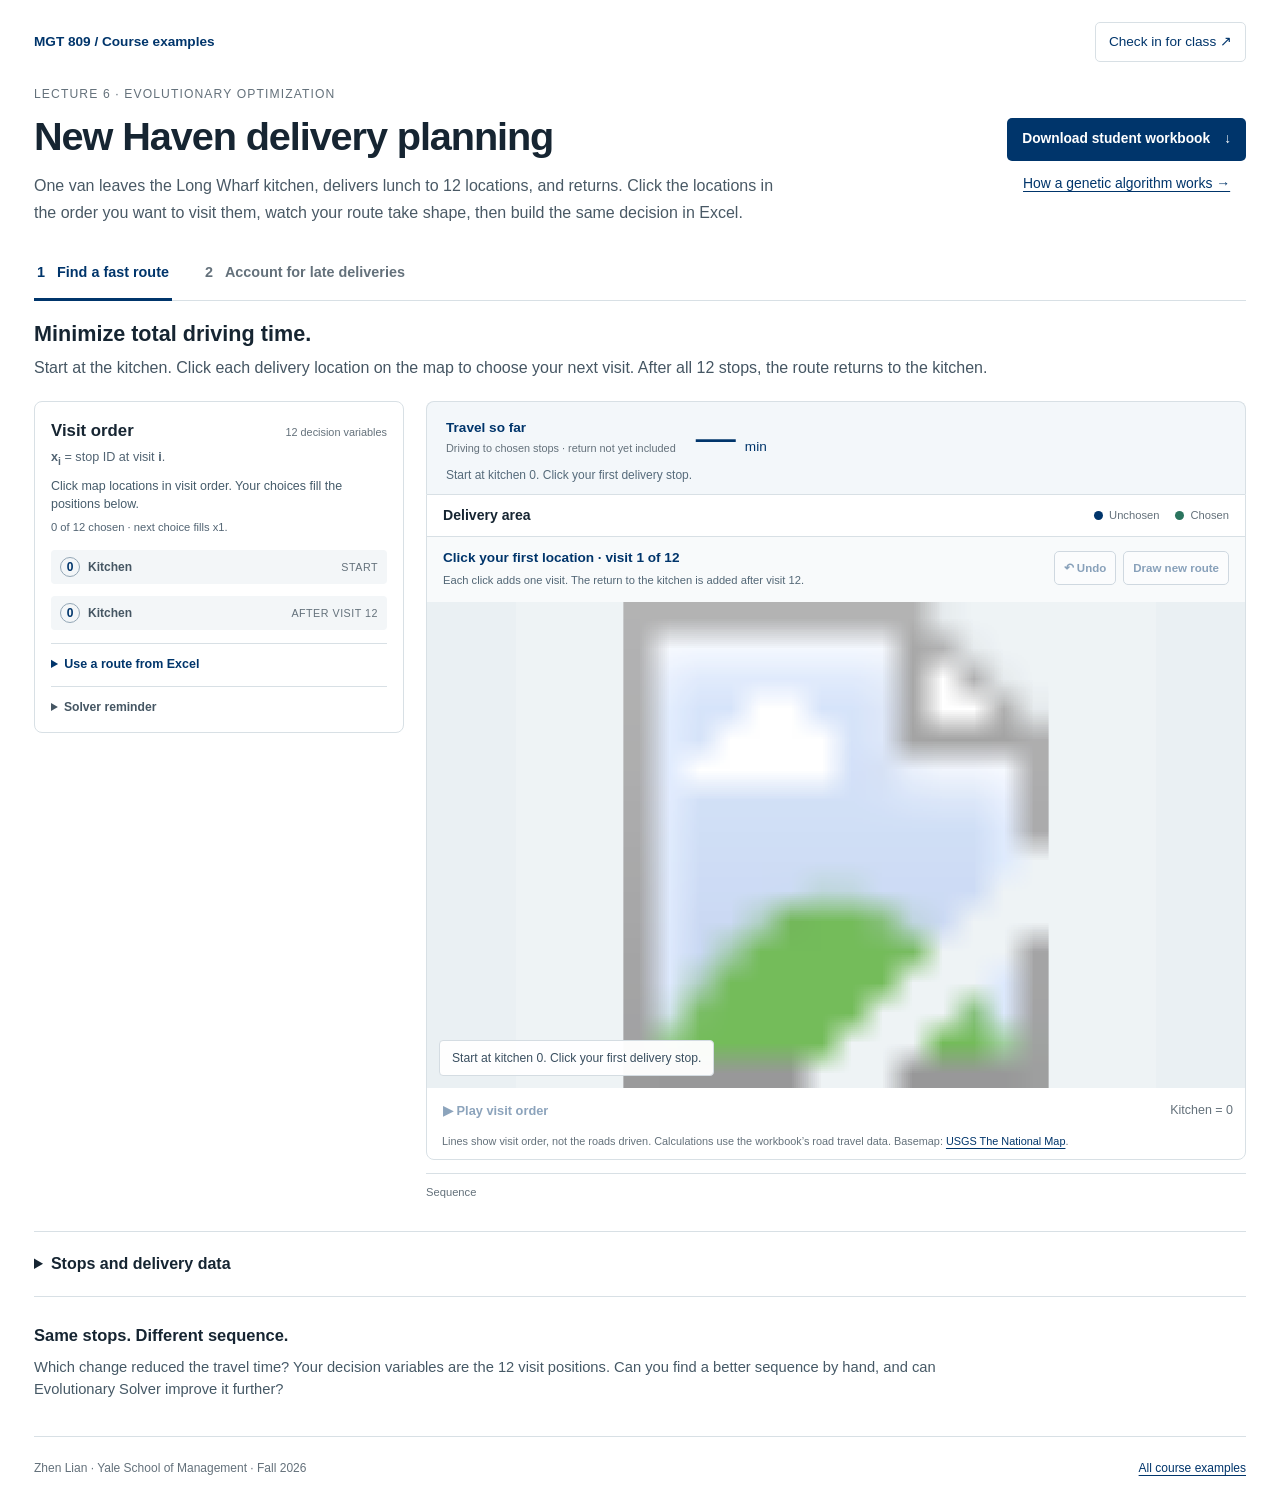
==== commit a6a3da83: "Let students draw a delivery route one location at a time" ====
--- a/overrides/new-haven-delivery/index.html
+++ b/overrides/new-haven-delivery/index.html
@@ -1,36 +1,36 @@
 <!doctype html>
 <html lang="en">
-<head><meta charset="utf-8"><meta name="viewport" content="width=device-width,initial-scale=1"><meta name="description" content="Plan a New Haven lunch-delivery route in Excel, then check travel time, arrival deadlines, and delivery cost."><meta name="theme-color" content="#00356b"><title>New Haven Delivery · MGT 809</title><link rel="icon" href="../favicon.svg"><link rel="stylesheet" href="style.css?v=sequence2"></head>
+<head><meta charset="utf-8"><meta name="viewport" content="width=device-width,initial-scale=1"><meta name="description" content="Plan a New Haven lunch-delivery route in Excel, then check travel time, arrival deadlines, and delivery cost."><meta name="theme-color" content="#00356b"><title>New Haven Delivery · MGT 809</title><link rel="icon" href="../favicon.svg"><link rel="stylesheet" href="style.css?v=mapclick1"></head>
 <body>
 <a class="skip" href="#main">Skip to exercise</a>
 <div class="page">
 <header class="masthead"><a href="../">MGT 809 / Course examples</a><a href="https://script.google.com/macros/s/AKfycbxfYP-Ye9VfES4hc2hsoIZWI-99bVpepUlIVeIm04DsJK-rUDHfEXQu1e2q7WWzdYMezw/exec?lecture=6&amp;date=2026-11-17" target="_blank" rel="noopener noreferrer" class="checkin">Check in for class ↗</a></header>
 <main id="main">
-<section class="intro"><div><p class="eyebrow">Lecture 6 · Evolutionary optimization</p><h1>New Haven delivery planning</h1><p class="lead">One van leaves the Long Wharf kitchen, delivers lunch to 12 locations, and returns. Choose the order of the 12 visits, see the travel time change, then build the same decision in Excel.</p></div><div class="intro-actions"><a class="button primary" href="downloads/New%20Haven%20Delivery%20-%20Student.xlsx" download>Download student workbook <span aria-hidden="true">↓</span></a><a class="small-link" href="animation/">How a genetic algorithm works →</a></div></section>
+<section class="intro"><div><p class="eyebrow">Lecture 6 · Evolutionary optimization</p><h1>New Haven delivery planning</h1><p class="lead">One van leaves the Long Wharf kitchen, delivers lunch to 12 locations, and returns. Click the locations in the order you want to visit them, watch your route take shape, then build the same decision in Excel.</p></div><div class="intro-actions"><a class="button primary" href="downloads/New%20Haven%20Delivery%20-%20Student.xlsx" download>Download student workbook <span aria-hidden="true">↓</span></a><a class="small-link" href="animation/">How a genetic algorithm works →</a></div></section>
 <div class="tabs" role="tablist" aria-label="Exercise stages"><button id="tab-base" class="active" role="tab" aria-selected="true" aria-controls="exercise" data-stage="base">1 <span>Find a fast route</span></button><button id="tab-extension" role="tab" aria-selected="false" aria-controls="exercise" tabindex="-1" data-stage="extension">2 <span>Account for late deliveries</span></button></div>
 <section id="exercise" role="tabpanel" aria-labelledby="tab-base">
-<div class="brief" id="base-brief"><h2>Minimize total driving time.</h2><p>Same 12 stops, different order. Rearrange the visits and watch the route and driving time change. The kitchen stays at both ends.</p></div>
+<div class="brief" id="base-brief"><h2>Minimize total driving time.</h2><p>Start at the kitchen. Click each delivery location on the map to choose your next visit. After all 12 stops, the route returns to the kitchen.</p></div>
 <div class="brief" id="extension-brief" hidden><h2>A fast route can still be expensive.</h2><p>Leave at <strong>11:30 AM</strong> and allow <strong>2 minutes of unloading</strong> at each stop. A late arrival triggers that stop’s full refund. Extend your Excel model to minimize <strong>driver cost + mileage cost + refunds</strong>.</p><div class="assumptions"><span>Driver: <b>$30/hour</b>, including unloading</span><span>Vehicle: <b>$0.65/mile</b></span><span>Deadline applies to <b>arrival</b></span></div></div>
 <div class="workspace">
 <section class="sequence-builder" aria-labelledby="sequence-title">
 <div class="sequence-heading"><h3 id="sequence-title">Visit order</h3><span>12 decision variables</span></div>
 <p class="sequence-explanation"><b>x<sub>i</sub></b> = stop ID at visit <b>i</b>.</p>
-<p class="sequence-help" id="sequence-help">Drag to reorder, use ↑ ↓, or click two stops to swap.</p>
-<p id="swap-status" class="swap-status" role="status" aria-live="polite">Every stop appears exactly once.</p>
+<p class="sequence-help" id="sequence-help">Click map locations in visit order. Your choices fill the positions below.</p>
+<p id="swap-status" class="swap-status" role="status" aria-live="polite">0 of 12 chosen · next choice fills x1.</p>
 <div class="fixed-stop"><span class="fixed-dot">0</span><strong>Kitchen</strong><span>Start</span></div>
 <ol id="sequence-slots" class="sequence-slots" aria-label="Decision variables: stops in visit order"></ol>
-<div class="fixed-stop return-stop"><span class="fixed-dot">0</span><strong>Kitchen</strong><span>Return</span></div>
-<div class="sequence-actions"><button type="button" id="undo-sequence" class="button outline" disabled>↶ Undo</button><button type="button" class="button plain" id="reset-sequence">Reset to 1–12</button></div>
+<div class="fixed-stop return-stop"><span class="fixed-dot">0</span><strong>Kitchen</strong><span id="return-label">After visit 12</span></div>
+
 <details class="import-route"><summary>Use a route from Excel</summary><form id="route-form" novalidate><label for="route-input">Paste a sequence from Excel</label><p class="field-help" id="route-help">Paste one row or column of 12 stop IDs from Excel. The kitchen is added at both ends.</p><textarea id="route-input" rows="3" aria-describedby="route-help route-error" spellcheck="false" placeholder="Paste your 12 stop IDs here"></textarea><p id="route-error" class="error" role="alert" hidden></p><div class="form-buttons"><button type="submit" class="button primary">Use this sequence</button><button type="button" class="button plain" id="clear-route">Clear text</button></div></form>
 </details>
 <details class="solver-note"><summary>Solver reminder</summary><p>The 12 stop IDs must be <strong>all different</strong>. Keep <strong>Ignore Integer Constraints</strong> unchecked. Compare repeated runs; the best result found is not a proof of optimality.</p></details>
 </section>
 <div class="route-view">
 <div class="live-summary">
-<div class="summary-totals"><div class="sequence-total" aria-live="polite" aria-atomic="true"><span>Total travel time</span><strong><span id="sequence-minutes">—</span> <small>min</small></strong><span>Driving, including the return</span></div><div id="cost-headline" class="main-metric" hidden><span id="main-label">Total delivery cost</span><strong id="main-value">—</strong><span id="main-unit">driver + mileage + refunds</span></div></div>
-<p id="sequence-feedback" class="sequence-feedback" role="status" aria-live="polite">Starting order: stop IDs 1–12. Try rearranging a stop.</p>
+<div class="summary-totals"><div class="sequence-total" aria-live="polite" aria-atomic="true"><span id="travel-label">Travel so far</span><strong><span id="sequence-minutes">—</span> <small>min</small></strong><span id="travel-help">Driving to chosen stops · return not yet included</span></div><div id="cost-headline" class="main-metric" hidden><span id="main-label">Total delivery cost</span><strong id="main-value">—</strong><span id="main-unit">driver + mileage + refunds</span></div></div>
+<p id="sequence-feedback" class="sequence-feedback" role="status" aria-live="polite">Start at kitchen 0. Click your first delivery stop.</p>
 </div>
-<div class="map-panel"><div class="map-heading"><h3>Delivery area</h3><div class="map-legend"><span><i class="key navy"></i>Kitchen &amp; stops</span><span id="deadline-legend" hidden><i class="key amber"></i>Noon deadline</span></div></div><div class="map-wrap"><svg id="map" viewBox="0 0 1120 850" role="img" aria-label="Map of New Haven showing the kitchen and 12 delivery stops"><image href="new-haven-map.png" width="1120" height="850"/><rect width="1120" height="850" fill="white" opacity=".17"/><defs><marker id="route-arrow" markerWidth="7" markerHeight="7" refX="6" refY="3" orient="auto"><path d="M0,0 L6,3 L0,6" fill="#00356b"/></marker></defs><g id="route-lines"></g><g id="stop-markers"></g><g id="van" hidden><circle r="15" fill="#ffffff" stroke="#00356b" stroke-width="4"/><circle r="5" fill="#00356b"/></g></svg><div id="map-info" class="map-info" role="status">Select a numbered stop to see its details.</div></div><div class="map-bottom"><button id="play-route" class="button plain" disabled>▶ Play visit order</button><span id="play-status" class="small muted" aria-live="polite">Kitchen = 0</span></div><p class="map-note">Lines show visit order, not the roads driven. Calculations use the workbook’s road travel data. Basemap: <a href="https://www.usgs.gov/programs/national-geospatial-program/national-map" target="_blank" rel="noopener noreferrer">USGS The National Map</a>.</p></div>
+<div class="map-panel"><div class="map-heading"><h3>Delivery area</h3><div class="map-legend"><span><i class="key navy"></i>Unchosen</span><span><i class="key chosen-key"></i>Chosen</span><span id="deadline-legend" hidden><i class="key amber"></i>Noon deadline</span></div></div><div class="map-tools"><div><strong id="map-step">Click your first location · visit 1 of 12</strong><p id="map-help">Each click adds one visit. The return to the kitchen is added after visit 12.</p></div><div class="map-actions"><button type="button" id="undo-sequence" class="button outline" disabled>↶ Undo</button><button type="button" class="button outline" id="reset-sequence" disabled>Draw new route</button></div></div><div class="map-wrap"><svg id="map" viewBox="0 0 1120 850" role="group" aria-label="Map of New Haven showing the kitchen and 12 delivery stops"><image href="new-haven-map.png" width="1120" height="850"/><rect width="1120" height="850" fill="white" opacity=".17"/><defs><marker id="route-arrow" markerWidth="7" markerHeight="7" refX="6" refY="3" orient="auto"><path d="M0,0 L6,3 L0,6" fill="#00356b"/></marker></defs><g id="route-lines"></g><g id="stop-markers"></g><g id="van" hidden><circle r="15" fill="#ffffff" stroke="#00356b" stroke-width="4"/><circle r="5" fill="#00356b"/></g></svg><div id="map-info" class="map-info" role="status">Start at kitchen 0. Click your first delivery stop.</div></div><div class="map-bottom"><button id="play-route" class="button plain" disabled>▶ Play visit order</button><span id="play-status" class="small muted" aria-live="polite">Kitchen = 0</span></div><p class="map-note">Lines show visit order, not the roads driven. Calculations use the workbook’s road travel data. Basemap: <a href="https://www.usgs.gov/programs/national-geospatial-program/national-map" target="_blank" rel="noopener noreferrer">USGS The National Map</a>.</p></div>
 <div id="empty-results" hidden></div>
 <div id="results" class="route-results" hidden>
 <p id="route-status" class="route-status"></p>
@@ -47,5 +47,5 @@
 <details class="data-section"><summary>Stops and delivery data</summary><p>Use the same IDs in Excel and on the map. The kitchen is stop 0.</p><div class="table-scroll" tabindex="0" role="region" aria-label="Delivery data table"><table><thead><tr><th scope="col">ID</th><th scope="col">Location</th><th scope="col">Address</th><th scope="col">Unload</th><th scope="col">Arrive by</th><th scope="col">Late refund</th></tr></thead><tbody id="stop-data"></tbody></table></div><p class="small muted">Locations are real; delivery orders, deadlines, and fees are fictional. Road estimates are fixed classroom data from OSRM/OpenStreetMap, retrieved November 12, 2026. They may differ by direction and do not include live traffic.</p></details>
 <section class="discussion"><h3 id="discussion-title">Same stops. Different sequence.</h3><p id="discussion-text">Which change reduced the travel time? Your decision variables are the 12 visit positions. Can you find a better sequence by hand, and can Evolutionary Solver improve it further?</p></section>
 </main><footer><span>Zhen Lian · Yale School of Management · Fall 2026</span><a href="../">All course examples</a></footer>
-</div><script type="module" src="app.mjs?v=sequence2"></script>
+</div><script type="module" src="app.mjs?v=mapclick1"></script>
 </body></html>
--- a/overrides/new-haven-delivery/style.css
+++ b/overrides/new-haven-delivery/style.css
@@ -1,11 +1,16 @@
-:root{font-family:Arial,Helvetica,sans-serif;color:#162532;background:#fff;font-size:16px;line-height:1.5;--blue:#00356b;--ink:#162532;--muted:#64717b;--line:#d8e0e5;--soft:#f3f6f8;--amber:#975915}*{box-sizing:border-box}body{margin:0}button,input,textarea,select{font:inherit}button,a,summary{-webkit-tap-highlight-color:transparent}button{cursor:pointer}button:disabled{cursor:default;opacity:.45}a{color:var(--blue);text-underline-offset:3px}a:hover{text-decoration-thickness:2px}button:focus-visible,a:focus-visible,summary:focus-visible,textarea:focus-visible,select:focus-visible,[tabindex]:focus-visible{outline:3px solid #327ec0;outline-offset:4px}[hidden]{display:none!important}.page{max-width:1320px;margin:auto;padding:22px 34px 28px}.masthead{display:flex;justify-content:space-between;align-items:center;gap:18px;font-size:.85rem;padding-bottom:25px}.masthead>a:first-child{text-decoration:none;font-weight:bold}.checkin{padding:9px 13px;border:1px solid var(--line);border-radius:5px;text-decoration:none;white-space:nowrap}.intro{display:flex;justify-content:space-between;align-items:center;gap:45px;padding:15px 0 32px}.eyebrow{font-size:.76rem;letter-spacing:1.1px;text-transform:uppercase;color:var(--muted);margin:0 0 10px}h1{font-size:clamp(1.9rem,3.1vw,2.65rem);letter-spacing:-1.1px;line-height:1.15;margin:0 0 14px}h2{font-size:1.35rem;margin:0 0 8px;line-height:1.3}h3{font-size:1.03rem;margin:0 0 8px}.lead{max-width:760px;margin:0;color:#495965;line-height:1.65}.intro-actions{flex-shrink:0;display:flex;flex-direction:column;gap:12px;align-items:stretch;font-size:.87rem}.small-link{text-align:center}.button{border:1px solid transparent;border-radius:5px;min-height:43px;padding:9px 14px;font-size:.86rem;text-decoration:none;text-align:center;display:inline-flex;justify-content:center;align-items:center;gap:14px;font-weight:600}.primary{background:var(--blue);color:white}.primary:hover{background:#164f87}.outline{background:white;border-color:#9dafbf;color:var(--blue)}.outline:hover{background:#eef4f9}.plain{background:transparent;color:var(--blue)}.plain:hover{background:#eef3f7}.tabs{display:flex;border-bottom:1px solid var(--line);gap:30px}.tabs button{display:flex;align-items:center;gap:12px;padding:14px 3px;background:none;border:0;border-bottom:3px solid transparent;margin-bottom:-1px;color:var(--muted);font-weight:bold;font-size:.9rem}.tabs button>span{padding:0}.tabs button.active{color:var(--blue);border-bottom-color:var(--blue)}.brief{padding:23px 0 24px;max-width:1050px}.brief p{margin:0;color:#455663}.assumptions{display:flex;flex-wrap:wrap;gap:6px 24px;margin-top:14px;font-size:.83rem;color:#455663}.workspace{display:grid;grid-template-columns:320px minmax(0,1fr);gap:28px;align-items:start}.route-panel{border:1px solid var(--line);border-radius:7px;padding:22px}.route-panel label{display:block;font-weight:bold;font-size:1.05rem}.field-help{color:var(--muted);font-size:.82rem;line-height:1.55;margin:7px 0 12px}textarea{display:block;resize:vertical;min-height:92px;width:100%;padding:12px;border:1px solid #a6b6c3;border-radius:4px;color:var(--ink);font-family:ui-monospace,Consolas,monospace;font-size:.95rem;line-height:1.5}.form-buttons{display:flex;gap:10px;margin-top:12px}.error{font-size:.85rem;color:#a02323;margin:10px 0 0}.empty-note{margin:28px 0;color:var(--muted);font-size:.87rem}.mini-label{font-size:.72rem;text-transform:uppercase;letter-spacing:.8px;color:#465c6b}.route-status{font-size:.8rem;color:#35624a;margin:22px 0 12px}.main-metric{display:flex;flex-direction:column;border-top:1px solid var(--line);padding-top:16px}.main-metric>span:first-child{font-size:.82rem;color:var(--muted)}.main-metric>strong{font-size:2.65rem;line-height:1.2;letter-spacing:-1px;font-weight:500;margin:3px 0}.main-metric>span:last-child{font-size:.76rem;color:var(--muted)}.metrics{font-size:.83rem;margin:18px 0}.metrics>div{display:flex;justify-content:space-between;gap:14px;padding:5px 0}.metrics dt{color:var(--muted)}.metrics dd{margin:0;font-weight:600;text-align:right}.route-panel .outline{font-size:.77rem;line-height:1.3;width:100%;margin-top:4px}.solver-note{border-top:1px solid var(--line);margin-top:21px;padding-top:15px;font-size:.8rem}.solver-note p{color:var(--muted);margin-bottom:0}.solver-note summary{font-weight:600;color:#455663;cursor:pointer}.map-panel{min-width:0;border:1px solid var(--line);border-radius:7px;overflow:hidden}.map-heading{padding:15px 18px;display:flex;align-items:center;justify-content:space-between;gap:15px}.map-heading h3{margin:0}.map-legend{display:flex;gap:16px;font-size:.7rem;color:var(--muted)}.map-legend>span{display:flex;gap:6px;align-items:center}.key{display:inline-block;width:9px;height:9px;border-radius:50%}.navy{background:var(--blue)}.amber{background:var(--amber)}.map-wrap{position:relative;background:#edf3f5;overflow:hidden}#map{display:block;width:100%;max-height:540px;background:#eaf0f3}#map .stop{cursor:pointer}#map .stop-label{font-size:20px;font-weight:bold;fill:#fff;pointer-events:none}#map .stop:hover circle,#map .stop:focus circle{stroke-width:5;stroke:#75aed9}#map .stop-name{fill:#15334b;font-size:18px;font-weight:600;paint-order:stroke;stroke:white;stroke-width:5;stroke-linejoin:round;pointer-events:none}.map-info{position:absolute;left:12px;bottom:12px;max-width:calc(100% - 24px);padding:8px 12px;border:1px solid #d4dce2;background:rgba(255,255,255,.96);border-radius:4px;font-size:.76rem;color:#3a4f60;pointer-events:none}.map-bottom{display:flex;align-items:center;justify-content:space-between;padding:4px 14px;gap:15px}.map-bottom .button{font-size:.8rem;padding:7px 3px}.map-note{font-size:.68rem;color:var(--muted);margin:0;padding:0 18px 13px}.small{font-size:.78rem}.muted{color:var(--muted)}.comparison{display:grid;grid-template-columns:1fr 1.2fr;gap:12px 26px;margin:27px 0;background:var(--soft);border:1px solid var(--line);padding:22px;border-radius:6px}.comparison p{font-size:.87rem;margin:0;color:#455663}.comparison .button{justify-self:start}.comparison table{font-size:.8rem}.detail-section{margin-top:30px}.section-head{display:flex;justify-content:space-between;gap:20px;align-items:center;margin-bottom:13px}.section-head p{margin:0}.section-head h3{font-size:1.2rem}.table-scroll{overflow:auto;max-width:100%}table{border-collapse:collapse;width:100%;font-size:.85rem}th{font-size:.76rem;color:#546575;font-weight:600;background:#f3f6f8}td,th{padding:10px 12px;text-align:right;white-space:nowrap;border-bottom:1px solid #dce3e8}th:first-child,td:first-child,th:nth-child(2),td:nth-child(2){text-align:left}tfoot td{font-weight:bold;background:#f6f8fa}.late{background:#fff6ed}.late td.late-value{color:#944907;font-weight:bold}.return-row{color:var(--muted)}.data-section{border-top:1px solid var(--line);border-bottom:1px solid var(--line);margin-top:30px;padding:20px 0}.data-section summary{font-size:1rem;font-weight:bold;cursor:pointer}.data-section>p{font-size:.82rem;color:var(--muted)}.data-section td:nth-child(3){text-align:left}.discussion{padding:26px 0 8px;max-width:920px}.discussion p{font-size:.92rem;color:#465966;margin:0}footer{display:flex;justify-content:space-between;gap:20px;flex-wrap:wrap;margin-top:28px;padding-top:22px;border-top:1px solid var(--line);font-size:.75rem;color:var(--muted)}.skip{position:absolute;top:-100px;left:15px;background:#fff;padding:10px;z-index:10}.skip:focus{top:10px}
+:root{font-family:Arial,Helvetica,sans-serif;color:#162532;background:#fff;font-size:16px;line-height:1.5;--blue:#00356b;--ink:#162532;--muted:#64717b;--line:#d8e0e5;--soft:#f3f6f8;--amber:#975915}*{box-sizing:border-box}body{margin:0}button,input,textarea,select{font:inherit}button,a,summary{-webkit-tap-highlight-color:transparent}button{cursor:pointer}button:disabled{cursor:default;opacity:.45}a{color:var(--blue);text-underline-offset:3px}a:hover{text-decoration-thickness:2px}button:focus-visible,a:focus-visible,summary:focus-visible,textarea:focus-visible,select:focus-visible,[tabindex]:focus-visible{outline:3px solid #327ec0;outline-offset:4px}[hidden]{display:none!important}.page{max-width:1320px;margin:auto;padding:22px 34px 28px}.masthead{display:flex;justify-content:space-between;align-items:center;gap:18px;font-size:.85rem;padding-bottom:25px}.masthead>a:first-child{text-decoration:none;font-weight:bold}.checkin{padding:9px 13px;border:1px solid var(--line);border-radius:5px;text-decoration:none;white-space:nowrap}.intro{display:flex;justify-content:space-between;align-items:center;gap:45px;padding:15px 0 32px}.eyebrow{font-size:.76rem;letter-spacing:1.1px;text-transform:uppercase;color:var(--muted);margin:0 0 10px}h1{font-size:clamp(1.9rem,3.1vw,2.65rem);letter-spacing:-1.1px;line-height:1.15;margin:0 0 14px}h2{font-size:1.35rem;margin:0 0 8px;line-height:1.3}h3{font-size:1.03rem;margin:0 0 8px}.lead{max-width:760px;margin:0;color:#495965;line-height:1.65}.intro-actions{flex-shrink:0;display:flex;flex-direction:column;gap:12px;align-items:stretch;font-size:.87rem}.small-link{text-align:center}.button{border:1px solid transparent;border-radius:5px;min-height:43px;padding:9px 14px;font-size:.86rem;text-decoration:none;text-align:center;display:inline-flex;justify-content:center;align-items:center;gap:14px;font-weight:600}.primary{background:var(--blue);color:white}.primary:hover{background:#164f87}.outline{background:white;border-color:#9dafbf;color:var(--blue)}.outline:hover{background:#eef4f9}.plain{background:transparent;color:var(--blue)}.plain:hover{background:#eef3f7}.tabs{display:flex;border-bottom:1px solid var(--line);gap:30px}.tabs button{display:flex;align-items:center;gap:12px;padding:14px 3px;background:none;border:0;border-bottom:3px solid transparent;margin-bottom:-1px;color:var(--muted);font-weight:bold;font-size:.9rem}.tabs button>span{padding:0}.tabs button.active{color:var(--blue);border-bottom-color:var(--blue)}.brief{padding:23px 0 24px;max-width:1050px}.brief p{margin:0;color:#455663}.assumptions{display:flex;flex-wrap:wrap;gap:6px 24px;margin-top:14px;font-size:.83rem;color:#455663}.workspace{display:grid;grid-template-columns:320px minmax(0,1fr);gap:28px;align-items:start}.route-panel{border:1px solid var(--line);border-radius:7px;padding:22px}.route-panel label{display:block;font-weight:bold;font-size:1.05rem}.field-help{color:var(--muted);font-size:.82rem;line-height:1.55;margin:7px 0 12px}textarea{display:block;resize:vertical;min-height:92px;width:100%;padding:12px;border:1px solid #a6b6c3;border-radius:4px;color:var(--ink);font-family:ui-monospace,Consolas,monospace;font-size:.95rem;line-height:1.5}.form-buttons{display:flex;gap:10px;margin-top:12px}.error{font-size:.85rem;color:#a02323;margin:10px 0 0}.empty-note{margin:28px 0;color:var(--muted);font-size:.87rem}.mini-label{font-size:.72rem;text-transform:uppercase;letter-spacing:.8px;color:#465c6b}.route-status{font-size:.8rem;color:#35624a;margin:22px 0 12px}.main-metric{display:flex;flex-direction:column;border-top:1px solid var(--line);padding-top:16px}.main-metric>span:first-child{font-size:.82rem;color:var(--muted)}.main-metric>strong{font-size:2.65rem;line-height:1.2;letter-spacing:-1px;font-weight:500;margin:3px 0}.main-metric>span:last-child{font-size:.76rem;color:var(--muted)}.metrics{font-size:.83rem;margin:18px 0}.metrics>div{display:flex;justify-content:space-between;gap:14px;padding:5px 0}.metrics dt{color:var(--muted)}.metrics dd{margin:0;font-weight:600;text-align:right}.route-panel .outline{font-size:.77rem;line-height:1.3;width:100%;margin-top:4px}.solver-note{border-top:1px solid var(--line);margin-top:21px;padding-top:15px;font-size:.8rem}.solver-note p{color:var(--muted);margin-bottom:0}.solver-note summary{font-weight:600;color:#455663;cursor:pointer}.map-panel{min-width:0;border:1px solid var(--line);border-radius:7px;overflow:hidden}.map-heading{padding:15px 18px;display:flex;align-items:center;justify-content:space-between;gap:15px}.map-heading h3{margin:0}.map-legend{display:flex;gap:16px;font-size:.7rem;color:var(--muted)}.map-legend>span{display:flex;gap:6px;align-items:center}.key{display:inline-block;width:9px;height:9px;border-radius:50%}.navy{background:var(--blue)}.amber{background:var(--amber)}.map-wrap{position:relative;background:#edf3f5;overflow:hidden}#map{display:block;width:100%;max-height:540px;background:#eaf0f3}#map .stop{cursor:pointer}#map .stop-label{font-size:20px;font-weight:bold;fill:#fff;pointer-events:none}#map .stop:hover .stop-dot,#map .stop:focus .stop-dot{stroke-width:5;stroke:#75aed9}#map .stop-name{fill:#15334b;font-size:18px;font-weight:600;paint-order:stroke;stroke:white;stroke-width:5;stroke-linejoin:round;pointer-events:none}.map-info{position:absolute;left:12px;bottom:12px;max-width:calc(100% - 24px);padding:8px 12px;border:1px solid #d4dce2;background:rgba(255,255,255,.96);border-radius:4px;font-size:.76rem;color:#3a4f60;pointer-events:none}.map-bottom{display:flex;align-items:center;justify-content:space-between;padding:4px 14px;gap:15px}.map-bottom .button{font-size:.8rem;padding:7px 3px}.map-note{font-size:.68rem;color:var(--muted);margin:0;padding:0 18px 13px}.small{font-size:.78rem}.muted{color:var(--muted)}.comparison{display:grid;grid-template-columns:1fr 1.2fr;gap:12px 26px;margin:27px 0;background:var(--soft);border:1px solid var(--line);padding:22px;border-radius:6px}.comparison p{font-size:.87rem;margin:0;color:#455663}.comparison .button{justify-self:start}.comparison table{font-size:.8rem}.detail-section{margin-top:30px}.section-head{display:flex;justify-content:space-between;gap:20px;align-items:center;margin-bottom:13px}.section-head p{margin:0}.section-head h3{font-size:1.2rem}.table-scroll{overflow:auto;max-width:100%}table{border-collapse:collapse;width:100%;font-size:.85rem}th{font-size:.76rem;color:#546575;font-weight:600;background:#f3f6f8}td,th{padding:10px 12px;text-align:right;white-space:nowrap;border-bottom:1px solid #dce3e8}th:first-child,td:first-child,th:nth-child(2),td:nth-child(2){text-align:left}tfoot td{font-weight:bold;background:#f6f8fa}.late{background:#fff6ed}.late td.late-value{color:#944907;font-weight:bold}.return-row{color:var(--muted)}.data-section{border-top:1px solid var(--line);border-bottom:1px solid var(--line);margin-top:30px;padding:20px 0}.data-section summary{font-size:1rem;font-weight:bold;cursor:pointer}.data-section>p{font-size:.82rem;color:var(--muted)}.data-section td:nth-child(3){text-align:left}.discussion{padding:26px 0 8px;max-width:920px}.discussion p{font-size:.92rem;color:#465966;margin:0}footer{display:flex;justify-content:space-between;gap:20px;flex-wrap:wrap;margin-top:28px;padding-top:22px;border-top:1px solid var(--line);font-size:.75rem;color:var(--muted)}.skip{position:absolute;top:-100px;left:15px;background:#fff;padding:10px;z-index:10}.skip:focus{top:10px}
 @media(max-width:1000px){.intro{align-items:flex-start;gap:25px}.intro-actions{max-width:245px}.workspace{grid-template-columns:290px minmax(0,1fr);gap:18px}.route-panel{padding:18px}.map-legend{flex-wrap:wrap;gap:5px 12px}.map-heading{align-items:flex-start}.main-metric>strong{font-size:2.2rem}}
 @media(max-width:760px){.page{padding:18px}.masthead{font-size:.74rem;padding-bottom:20px;gap:10px}.checkin{padding:8px}.intro{display:block;padding:5px 0 25px}.intro-actions{max-width:none;align-items:flex-start;margin-top:19px;gap:12px}.lead{font-size:.9rem}h1{font-size:2rem}.tabs{gap:18px}.tabs button{font-size:.8rem;gap:7px;line-height:1.3;text-align:left;padding-bottom:12px}.brief{padding:22px 0;font-size:.9rem}.workspace{grid-template-columns:1fr;gap:18px}.route-panel{padding:18px}.empty-note{margin:18px 0}.map-panel{grid-row:2}.map-info{font-size:.69rem;left:8px;bottom:8px}.map-legend{font-size:.65rem}.main-metric>strong{font-size:2.3rem}.metrics{max-width:430px}.route-panel .outline{width:auto}.solver-note{margin-top:15px}.comparison{grid-template-columns:1fr;padding:17px}.section-head{align-items:flex-start;flex-direction:column;gap:12px}td,th{padding:9px 10px}footer{font-size:.7rem}.assumptions{gap:6px 18px}.map-heading{padding:13px}.map-note{font-size:.65rem}}
 @media(prefers-reduced-motion:reduce){*{scroll-behavior:auto!important}}
 
 /* Keep the sequence and its visual outcome in one workspace. */
-.intro{padding:8px 0 22px}.masthead{padding-bottom:15px}.brief{padding:19px 0 21px}.workspace{grid-template-columns:minmax(320px,370px) minmax(0,1fr);gap:22px;align-items:start}.sequence-builder{border:1px solid var(--line);border-radius:8px;background:#fff;padding:16px;min-width:0}.sequence-heading{display:flex;justify-content:space-between;align-items:baseline;gap:12px}.sequence-heading h3{font-size:1.05rem;margin:0}.sequence-heading>span{color:var(--muted);font-size:.68rem;white-space:nowrap}.sequence-explanation{font-size:.79rem;color:#526473;margin:5px 0 9px}.sequence-help{font-size:.78rem;color:#465c6b;margin:0;line-height:1.4}.swap-status{min-height:30px;font-size:.7rem;color:#526473;margin:7px 0 0;line-height:1.35}.fixed-stop{display:flex;align-items:center;gap:8px;padding:7px 9px;background:#f3f6f8;border-radius:4px;font-size:.75rem;color:#455663}.fixed-stop>span:last-child{margin-left:auto;color:var(--muted);font-size:.67rem;text-transform:uppercase;letter-spacing:.5px}.fixed-dot{width:20px;height:20px;display:inline-flex;align-items:center;justify-content:center;border:1px solid #94a7b6;border-radius:50%;font-weight:bold;color:var(--blue)}.sequence-slots{list-style:none;margin:6px 0;padding:0;display:flex;flex-direction:column;gap:3px}.sequence-slot{display:grid;grid-template-columns:18px 27px minmax(0,1fr) 58px;gap:3px;align-items:center;height:38px;border:1px solid transparent;border-bottom-color:#e6ebef;border-radius:4px;position:relative;background:white}.sequence-slot:hover{background:#f5f8fa}.sequence-slot.selected{background:#e8f2fb;border-color:#4384b8}.sequence-slot.dragging{opacity:.4}.sequence-slot.drop-before:before,.sequence-slot.drop-after:after{content:"";position:absolute;left:0;right:0;height:3px;background:#2588c7;z-index:1}.sequence-slot.drop-before:before{top:-3px}.sequence-slot.drop-after:after{bottom:-3px}.drag-handle{cursor:grab;user-select:none;border:0;background:transparent;color:#8095a7;padding:0;font-size:1.2rem;line-height:1;height:30px}.drag-handle:active{cursor:grabbing}.visit-position{font-family:Georgia,serif;font-size:.78rem;color:#617686;white-space:nowrap}.stop-choice{display:flex;align-items:center;gap:7px;border:0;background:transparent;color:var(--ink);padding:0;min-width:0;height:34px;text-align:left;border-radius:3px}.stop-id{flex-shrink:0;display:inline-flex;justify-content:center;align-items:center;width:22px;height:22px;border-radius:50%;background:#eaf0f5;color:var(--blue);font-size:.7rem;font-weight:700}.selected .stop-id{background:var(--blue);color:white}.stop-title{font-size:.75rem;overflow:hidden;text-overflow:ellipsis;white-space:nowrap}.move-buttons{display:flex;gap:2px}.move-buttons button{width:28px;height:30px;border:1px solid #d6e0e7;background:#fff;color:var(--blue);border-radius:4px;font-size:.95rem;line-height:1;padding:0}.move-buttons button:hover:not(:disabled){background:#e7f1f9;border-color:#99b4ca}.move-buttons button:disabled{opacity:.2}.sequence-actions{display:flex;gap:10px;align-items:center;justify-content:space-between;margin-top:11px}.sequence-actions .button{font-size:.76rem;min-height:34px;padding:6px 10px}.import-route{border-top:1px solid var(--line);margin-top:13px;padding-top:11px;font-size:.78rem}.import-route summary{cursor:pointer;font-weight:600;color:var(--blue)}.import-route form{margin-top:12px}.import-route label{font-weight:bold}.solver-note{margin-top:12px;padding-top:11px;font-size:.76rem}.route-view{min-width:0;position:sticky;top:14px}.live-summary{background:#f3f7fa;border:1px solid var(--line);border-bottom:0;border-radius:8px 8px 0 0;padding:15px 19px 10px}.summary-totals{display:flex;align-items:center;justify-content:space-between;gap:20px}.sequence-total{display:grid;grid-template-columns:auto auto;column-gap:20px;align-items:center;color:var(--blue)}.sequence-total>span:first-child{font-size:.85rem;font-weight:600}.sequence-total>strong{grid-row:span 2;font-size:2.5rem;line-height:1;letter-spacing:-1px;font-weight:500;font-variant-numeric:tabular-nums}.sequence-total small{font-size:.85rem;letter-spacing:0}.sequence-total>span:last-child{font-size:.68rem;color:var(--muted);grid-column:1}.sequence-feedback{margin:9px 0 0;min-height:17px;font-size:.75rem;color:#566b7b}.sequence-feedback[data-change=down]{color:#276249}.sequence-feedback[data-change=up]{color:#80551f}.route-view .main-metric{border-top:0;padding-top:0;min-width:140px}.route-view .main-metric>strong{font-size:1.8rem;letter-spacing:-.6px}.route-view .main-metric>span{font-size:.68rem}.route-view .main-metric>span:first-child{font-size:.78rem}.route-view .map-panel{border-radius:0 0 8px 8px}.map-heading{padding:10px 16px}.map-heading h3{font-size:.88rem}#map{max-height:clamp(320px,46vh,450px)}.map-bottom{padding:1px 12px}.map-note{padding:0 15px 10px}.route-results{padding:12px 0 0}.route-status{font-size:.72rem;margin:0 0 7px}.route-results .metrics{display:flex;flex-wrap:wrap;gap:5px 22px;margin:0 0 9px}.route-results .metrics>div{gap:10px;padding:0;font-size:.73rem}.route-results .button{font-size:.73rem;min-height:33px;padding:6px 10px}.route-results #baseline-status{display:inline;margin:0 0 0 10px;font-size:.7rem}.sequence-code{display:flex;align-items:baseline;gap:13px;border-top:1px solid var(--line);padding-top:10px;margin-top:13px;font-size:.7rem;color:var(--muted)}.sequence-code p{font-family:ui-monospace,Consolas,monospace;margin:0;color:var(--blue);overflow-wrap:anywhere}.sequence-code>span{white-space:nowrap}.stop-selected circle{stroke:#e8a44b!important;stroke-width:6!important}.stop-choice:focus-visible,.drag-handle:focus-visible,.move-buttons button:focus-visible{outline-offset:1px}
+.intro{padding:8px 0 22px}.masthead{padding-bottom:15px}.brief{padding:19px 0 21px}.workspace{grid-template-columns:minmax(320px,370px) minmax(0,1fr);gap:22px;align-items:start}.sequence-builder{border:1px solid var(--line);border-radius:8px;background:#fff;padding:16px;min-width:0}.sequence-heading{display:flex;justify-content:space-between;align-items:baseline;gap:12px}.sequence-heading h3{font-size:1.05rem;margin:0}.sequence-heading>span{color:var(--muted);font-size:.68rem;white-space:nowrap}.sequence-explanation{font-size:.79rem;color:#526473;margin:5px 0 9px}.sequence-help{font-size:.78rem;color:#465c6b;margin:0;line-height:1.4}.swap-status{min-height:30px;font-size:.7rem;color:#526473;margin:7px 0 0;line-height:1.35}.fixed-stop{display:flex;align-items:center;gap:8px;padding:7px 9px;background:#f3f6f8;border-radius:4px;font-size:.75rem;color:#455663}.fixed-stop>span:last-child{margin-left:auto;color:var(--muted);font-size:.67rem;text-transform:uppercase;letter-spacing:.5px}.fixed-dot{width:20px;height:20px;display:inline-flex;align-items:center;justify-content:center;border:1px solid #94a7b6;border-radius:50%;font-weight:bold;color:var(--blue)}.sequence-slots{list-style:none;margin:6px 0;padding:0;display:flex;flex-direction:column;gap:3px}.sequence-slot{display:grid;grid-template-columns:18px 27px minmax(0,1fr) 58px;gap:3px;align-items:center;height:38px;border:1px solid transparent;border-bottom-color:#e6ebef;border-radius:4px;position:relative;background:white}.sequence-slot:hover{background:#f5f8fa}.sequence-slot.selected{background:#e8f2fb;border-color:#4384b8}.sequence-slot.dragging{opacity:.4}.sequence-slot.drop-before:before,.sequence-slot.drop-after:after{content:"";position:absolute;left:0;right:0;height:3px;background:#2588c7;z-index:1}.sequence-slot.drop-before:before{top:-3px}.sequence-slot.drop-after:after{bottom:-3px}.drag-handle{cursor:grab;user-select:none;border:0;background:transparent;color:#8095a7;padding:0;font-size:1.2rem;line-height:1;height:30px}.drag-handle:active{cursor:grabbing}.visit-position{font-family:Georgia,serif;font-size:.78rem;color:#617686;white-space:nowrap}.stop-choice{display:flex;align-items:center;gap:7px;border:0;background:transparent;color:var(--ink);padding:0;min-width:0;height:34px;text-align:left;border-radius:3px}.stop-id{flex-shrink:0;display:inline-flex;justify-content:center;align-items:center;width:22px;height:22px;border-radius:50%;background:#eaf0f5;color:var(--blue);font-size:.7rem;font-weight:700}.selected .stop-id{background:var(--blue);color:white}.stop-title{font-size:.75rem;overflow:hidden;text-overflow:ellipsis;white-space:nowrap}.move-buttons{display:flex;gap:2px}.move-buttons button{width:28px;height:30px;border:1px solid #d6e0e7;background:#fff;color:var(--blue);border-radius:4px;font-size:.95rem;line-height:1;padding:0}.move-buttons button:hover:not(:disabled){background:#e7f1f9;border-color:#99b4ca}.move-buttons button:disabled{opacity:.2}.sequence-actions{display:flex;gap:10px;align-items:center;justify-content:space-between;margin-top:11px}.sequence-actions .button{font-size:.76rem;min-height:34px;padding:6px 10px}.import-route{border-top:1px solid var(--line);margin-top:13px;padding-top:11px;font-size:.78rem}.import-route summary{cursor:pointer;font-weight:600;color:var(--blue)}.import-route form{margin-top:12px}.import-route label{font-weight:bold}.solver-note{margin-top:12px;padding-top:11px;font-size:.76rem}.route-view{min-width:0;position:sticky;top:14px}.live-summary{background:#f3f7fa;border:1px solid var(--line);border-bottom:0;border-radius:8px 8px 0 0;padding:15px 19px 10px}.summary-totals{display:flex;align-items:center;justify-content:space-between;gap:20px}.sequence-total{display:grid;grid-template-columns:auto auto;column-gap:20px;align-items:center;color:var(--blue)}.sequence-total>span:first-child{font-size:.85rem;font-weight:600}.sequence-total>strong{grid-row:span 2;font-size:2.5rem;line-height:1;letter-spacing:-1px;font-weight:500;font-variant-numeric:tabular-nums}.sequence-total small{font-size:.85rem;letter-spacing:0}.sequence-total>span:last-child{font-size:.68rem;color:var(--muted);grid-column:1}.sequence-feedback{margin:9px 0 0;min-height:17px;font-size:.75rem;color:#566b7b}.sequence-feedback[data-change=down]{color:#276249}.sequence-feedback[data-change=up]{color:#80551f}.route-view .main-metric{border-top:0;padding-top:0;min-width:140px}.route-view .main-metric>strong{font-size:1.8rem;letter-spacing:-.6px}.route-view .main-metric>span{font-size:.68rem}.route-view .main-metric>span:first-child{font-size:.78rem}.route-view .map-panel{border-radius:0 0 8px 8px}.map-heading{padding:10px 16px}.map-heading h3{font-size:.88rem}#map{max-height:clamp(320px,46vh,450px)}.map-bottom{padding:1px 12px}.map-note{padding:0 15px 10px}.route-results{padding:12px 0 0}.route-status{font-size:.72rem;margin:0 0 7px}.route-results .metrics{display:flex;flex-wrap:wrap;gap:5px 22px;margin:0 0 9px}.route-results .metrics>div{gap:10px;padding:0;font-size:.73rem}.route-results .button{font-size:.73rem;min-height:33px;padding:6px 10px}.route-results #baseline-status{display:inline;margin:0 0 0 10px;font-size:.7rem}.sequence-code{display:flex;align-items:baseline;gap:13px;border-top:1px solid var(--line);padding-top:10px;margin-top:13px;font-size:.7rem;color:var(--muted)}.sequence-code p{font-family:ui-monospace,Consolas,monospace;margin:0;color:var(--blue);overflow-wrap:anywhere}.sequence-code>span{white-space:nowrap}.stop-selected .stop-dot{stroke:#e8a44b!important;stroke-width:6!important}.stop-choice:focus-visible,.drag-handle:focus-visible,.move-buttons button:focus-visible{outline-offset:1px}
 @media(max-width:1100px){.workspace{grid-template-columns:minmax(310px,350px) minmax(0,1fr);gap:16px}.page{padding-left:22px;padding-right:22px}.sequence-total{display:flex;flex-direction:column;align-items:flex-start;gap:3px}.sequence-total>strong{font-size:2.2rem}.live-summary{padding:12px 14px 9px}.summary-totals{gap:10px}.route-view .main-metric{min-width:0}.route-view .main-metric>strong{font-size:1.6rem}}
 @media(max-width:760px){.page{padding:18px}.workspace{grid-template-columns:1fr;gap:16px}.route-view{position:static;grid-row:1}.sequence-builder{padding:14px}.sequence-heading>span{font-size:.66rem}.sequence-slot{height:42px;grid-template-columns:20px 29px minmax(0,1fr) 66px;gap:4px}.move-buttons button{height:34px;width:32px}.stop-title{font-size:.8rem}.sequence-total{display:grid}.sequence-total>strong{font-size:2rem}.sequence-total>span:first-child{font-size:.78rem}.sequence-total>span:last-child{font-size:.64rem}.summary-totals{flex-wrap:wrap}.route-view .main-metric>strong{font-size:1.5rem}#map{max-height:280px}.map-info{font-size:.65rem}.route-results .metrics{gap:5px 15px}.route-results #baseline-status{display:block;margin:7px 0 0}.sequence-feedback{font-size:.71rem}.intro{padding-top:3px}.brief{padding:17px 0}}
 
 .drag-handle{touch-action:none}.drag-ghost{position:fixed!important;z-index:50;pointer-events:none;box-shadow:0 5px 20px #16344b35;border:1px solid #4384b8!important;background:#fff!important;opacity:.96}
+
+/* Choose the route directly on the map, one visit at a time. */
+.map-tools{padding:11px 16px 13px;border-top:1px solid var(--line);display:flex;align-items:center;justify-content:space-between;gap:12px;background:#f8fafb}.map-tools strong{display:block;font-size:.85rem;color:var(--blue)}.map-tools p{font-size:.7rem;color:#536776;margin:4px 0 0;max-width:460px}.map-actions{display:flex;gap:7px;flex-shrink:0}.map-actions .button{min-height:34px;font-size:.72rem;padding:6px 9px;white-space:nowrap}.chosen-key{background:#2a745e}#map{max-height:clamp(390px,54vh,520px)}#map .stop-hit{stroke:none!important;stroke-width:0!important}#map .stop.current-stop .stop-dot{stroke:#edb55b;stroke-width:6}.unfilled .stop-choice:disabled{opacity:1;color:#91a0ab}.unfilled .stop-id{background:#f1f4f6;color:#9aabb6}.unfilled .drag-handle,.unfilled .move-buttons{visibility:hidden}.sequence-slot.next-visit{border:1px dashed #86afca;background:#f0f7fc}.next-visit .stop-choice:disabled{color:#235c86}.next-visit .stop-id{background:#dfedf7;color:#235c86}.sequence-slot.unfilled{border-bottom-style:dashed}.sequence-total>span:last-child{max-width:280px}.map-info{max-width:calc(100% - 24px)}
+@media(max-width:1100px){.map-tools{flex-wrap:wrap;gap:9px}.map-tools p{max-width:none}}
+@media(max-width:760px){.map-tools{padding:10px 12px}.map-tools strong{font-size:.8rem}.map-actions .button{min-height:36px}.map-heading{gap:9px}.map-legend{gap:5px 9px}#map{max-height:390px}.sequence-total>span:last-child{max-width:200px}.map-info{font-size:.65rem;padding:6px 8px}}
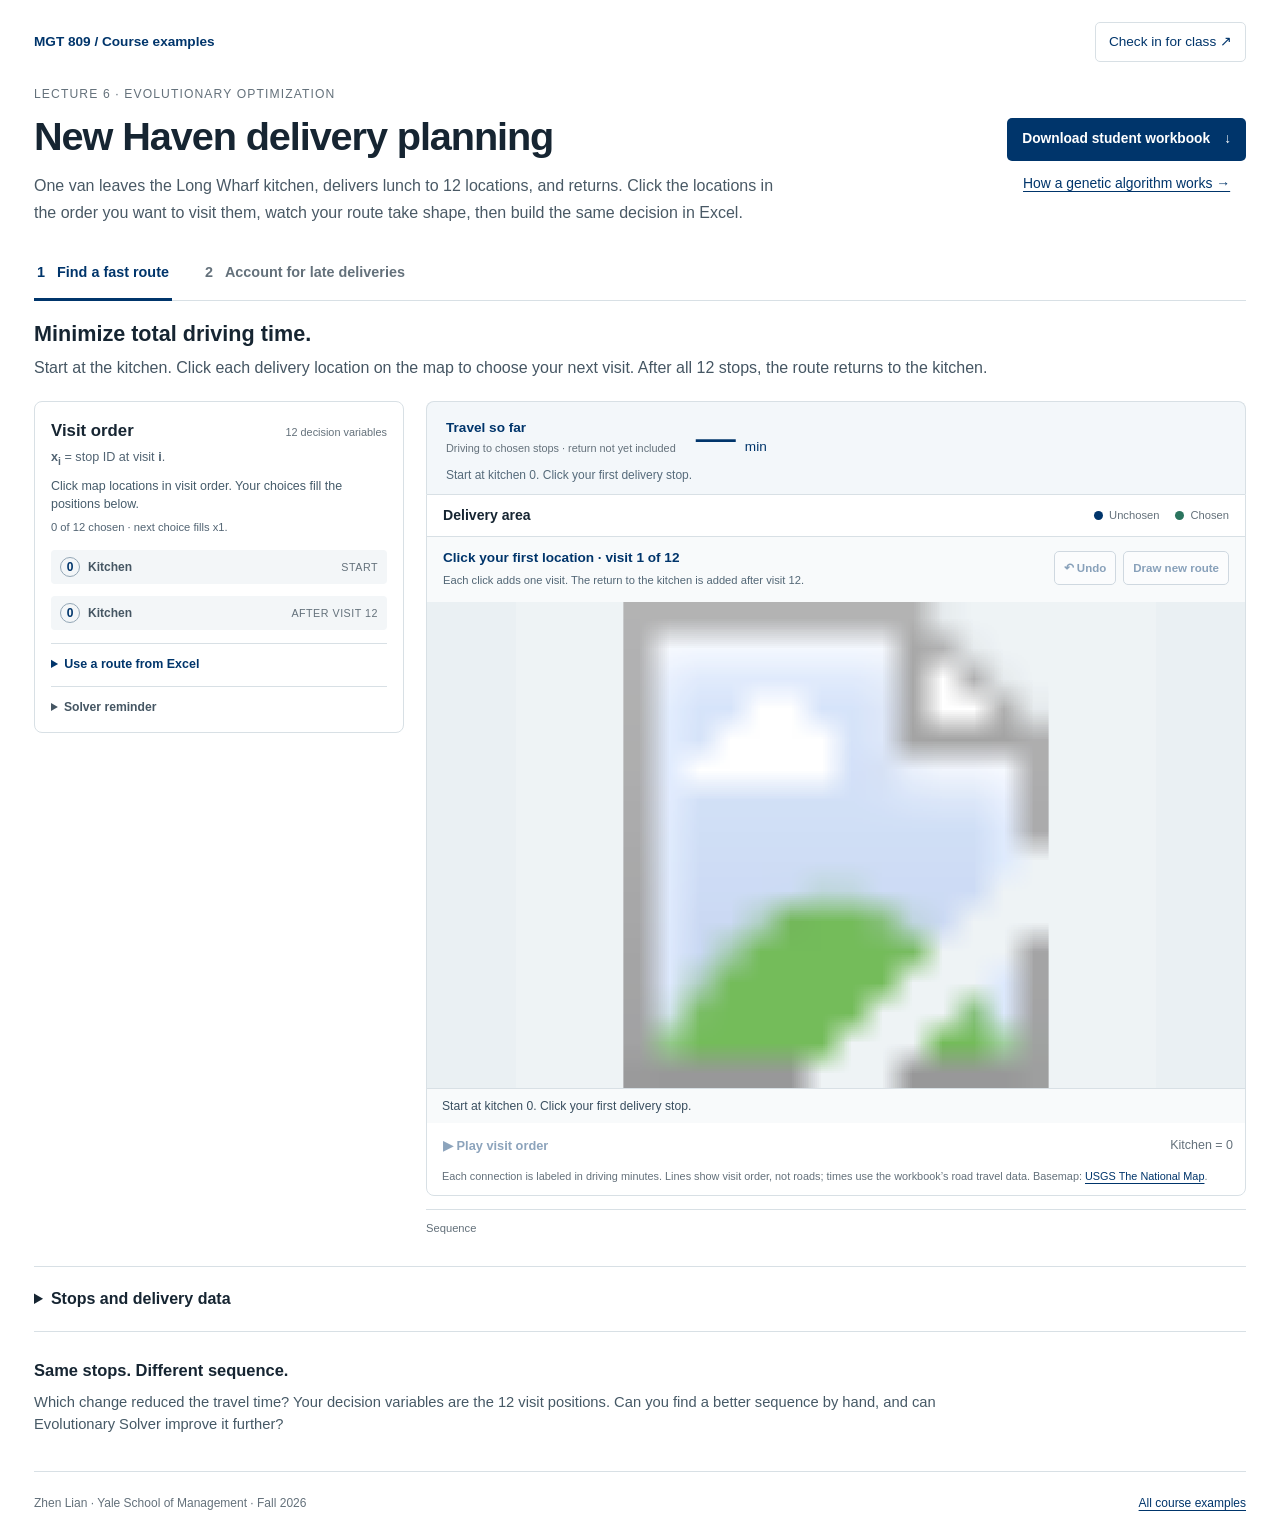
==== commit 71735b27: "Explain how each road leg adds to the travel total" ====
--- a/overrides/new-haven-delivery/index.html
+++ b/overrides/new-haven-delivery/index.html
@@ -1,6 +1,6 @@
 <!doctype html>
 <html lang="en">
-<head><meta charset="utf-8"><meta name="viewport" content="width=device-width,initial-scale=1"><meta name="description" content="Plan a New Haven lunch-delivery route in Excel, then check travel time, arrival deadlines, and delivery cost."><meta name="theme-color" content="#00356b"><title>New Haven Delivery · MGT 809</title><link rel="icon" href="../favicon.svg"><link rel="stylesheet" href="style.css?v=mapclick1"></head>
+<head><meta charset="utf-8"><meta name="viewport" content="width=device-width,initial-scale=1"><meta name="description" content="Plan a New Haven lunch-delivery route in Excel, then check travel time, arrival deadlines, and delivery cost."><meta name="theme-color" content="#00356b"><title>New Haven Delivery · MGT 809</title><link rel="icon" href="../favicon.svg"><link rel="stylesheet" href="style.css?v=legtime1"></head>
 <body>
 <a class="skip" href="#main">Skip to exercise</a>
 <div class="page">
@@ -28,9 +28,10 @@
 <div class="route-view">
 <div class="live-summary">
 <div class="summary-totals"><div class="sequence-total" aria-live="polite" aria-atomic="true"><span id="travel-label">Travel so far</span><strong><span id="sequence-minutes">—</span> <small>min</small></strong><span id="travel-help">Driving to chosen stops · return not yet included</span></div><div id="cost-headline" class="main-metric" hidden><span id="main-label">Total delivery cost</span><strong id="main-value">—</strong><span id="main-unit">driver + mileage + refunds</span></div></div>
+<div id="travel-sum" class="travel-sum" role="group" aria-label="Travel time by leg" hidden></div>
 <p id="sequence-feedback" class="sequence-feedback" role="status" aria-live="polite">Start at kitchen 0. Click your first delivery stop.</p>
 </div>
-<div class="map-panel"><div class="map-heading"><h3>Delivery area</h3><div class="map-legend"><span><i class="key navy"></i>Unchosen</span><span><i class="key chosen-key"></i>Chosen</span><span id="deadline-legend" hidden><i class="key amber"></i>Noon deadline</span></div></div><div class="map-tools"><div><strong id="map-step">Click your first location · visit 1 of 12</strong><p id="map-help">Each click adds one visit. The return to the kitchen is added after visit 12.</p></div><div class="map-actions"><button type="button" id="undo-sequence" class="button outline" disabled>↶ Undo</button><button type="button" class="button outline" id="reset-sequence" disabled>Draw new route</button></div></div><div class="map-wrap"><svg id="map" viewBox="0 0 1120 850" role="group" aria-label="Map of New Haven showing the kitchen and 12 delivery stops"><image href="new-haven-map.png" width="1120" height="850"/><rect width="1120" height="850" fill="white" opacity=".17"/><defs><marker id="route-arrow" markerWidth="7" markerHeight="7" refX="6" refY="3" orient="auto"><path d="M0,0 L6,3 L0,6" fill="#00356b"/></marker></defs><g id="route-lines"></g><g id="stop-markers"></g><g id="van" hidden><circle r="15" fill="#ffffff" stroke="#00356b" stroke-width="4"/><circle r="5" fill="#00356b"/></g></svg><div id="map-info" class="map-info" role="status">Start at kitchen 0. Click your first delivery stop.</div></div><div class="map-bottom"><button id="play-route" class="button plain" disabled>▶ Play visit order</button><span id="play-status" class="small muted" aria-live="polite">Kitchen = 0</span></div><p class="map-note">Lines show visit order, not the roads driven. Calculations use the workbook’s road travel data. Basemap: <a href="https://www.usgs.gov/programs/national-geospatial-program/national-map" target="_blank" rel="noopener noreferrer">USGS The National Map</a>.</p></div>
+<div class="map-panel"><div class="map-heading"><h3>Delivery area</h3><div class="map-legend"><span><i class="key navy"></i>Unchosen</span><span><i class="key chosen-key"></i>Chosen</span><span id="deadline-legend" hidden><i class="key amber"></i>Noon deadline</span></div></div><div class="map-tools"><div><strong id="map-step">Click your first location · visit 1 of 12</strong><p id="map-help">Each click adds one visit. The return to the kitchen is added after visit 12.</p></div><div class="map-actions"><button type="button" id="undo-sequence" class="button outline" disabled>↶ Undo</button><button type="button" class="button outline" id="reset-sequence" disabled>Draw new route</button></div></div><div class="map-wrap"><svg id="map" viewBox="0 0 1120 850" role="group" aria-label="Map of New Haven showing the kitchen and 12 delivery stops"><image href="new-haven-map.png" width="1120" height="850"/><rect width="1120" height="850" fill="white" opacity=".17"/><defs><marker id="route-arrow" markerWidth="7" markerHeight="7" refX="6" refY="3" orient="auto"><path d="M0,0 L6,3 L0,6" fill="#00356b"/></marker></defs><g id="route-lines"></g><g id="stop-markers"></g><g id="van" hidden><circle r="15" fill="#ffffff" stroke="#00356b" stroke-width="4"/><circle r="5" fill="#00356b"/></g></svg><div id="map-info" class="map-info" role="status">Start at kitchen 0. Click your first delivery stop.</div></div><div class="map-bottom"><button id="play-route" class="button plain" disabled>▶ Play visit order</button><span id="play-status" class="small muted" aria-live="polite">Kitchen = 0</span></div><p class="map-note">Each connection is labeled in driving minutes. Lines show visit order, not roads; times use the workbook’s road travel data. Basemap: <a href="https://www.usgs.gov/programs/national-geospatial-program/national-map" target="_blank" rel="noopener noreferrer">USGS The National Map</a>.</p></div>
 <div id="empty-results" hidden></div>
 <div id="results" class="route-results" hidden>
 <p id="route-status" class="route-status"></p>
@@ -47,5 +48,5 @@
 <details class="data-section"><summary>Stops and delivery data</summary><p>Use the same IDs in Excel and on the map. The kitchen is stop 0.</p><div class="table-scroll" tabindex="0" role="region" aria-label="Delivery data table"><table><thead><tr><th scope="col">ID</th><th scope="col">Location</th><th scope="col">Address</th><th scope="col">Unload</th><th scope="col">Arrive by</th><th scope="col">Late refund</th></tr></thead><tbody id="stop-data"></tbody></table></div><p class="small muted">Locations are real; delivery orders, deadlines, and fees are fictional. Road estimates are fixed classroom data from OSRM/OpenStreetMap, retrieved November 12, 2026. They may differ by direction and do not include live traffic.</p></details>
 <section class="discussion"><h3 id="discussion-title">Same stops. Different sequence.</h3><p id="discussion-text">Which change reduced the travel time? Your decision variables are the 12 visit positions. Can you find a better sequence by hand, and can Evolutionary Solver improve it further?</p></section>
 </main><footer><span>Zhen Lian · Yale School of Management · Fall 2026</span><a href="../">All course examples</a></footer>
-</div><script type="module" src="app.mjs?v=mapclick1"></script>
+</div><script type="module" src="app.mjs?v=legtime1"></script>
 </body></html>
--- a/overrides/new-haven-delivery/style.css
+++ b/overrides/new-haven-delivery/style.css
@@ -14,3 +14,9 @@
 .map-tools{padding:11px 16px 13px;border-top:1px solid var(--line);display:flex;align-items:center;justify-content:space-between;gap:12px;background:#f8fafb}.map-tools strong{display:block;font-size:.85rem;color:var(--blue)}.map-tools p{font-size:.7rem;color:#536776;margin:4px 0 0;max-width:460px}.map-actions{display:flex;gap:7px;flex-shrink:0}.map-actions .button{min-height:34px;font-size:.72rem;padding:6px 9px;white-space:nowrap}.chosen-key{background:#2a745e}#map{max-height:clamp(390px,54vh,520px)}#map .stop-hit{stroke:none!important;stroke-width:0!important}#map .stop.current-stop .stop-dot{stroke:#edb55b;stroke-width:6}.unfilled .stop-choice:disabled{opacity:1;color:#91a0ab}.unfilled .stop-id{background:#f1f4f6;color:#9aabb6}.unfilled .drag-handle,.unfilled .move-buttons{visibility:hidden}.sequence-slot.next-visit{border:1px dashed #86afca;background:#f0f7fc}.next-visit .stop-choice:disabled{color:#235c86}.next-visit .stop-id{background:#dfedf7;color:#235c86}.sequence-slot.unfilled{border-bottom-style:dashed}.sequence-total>span:last-child{max-width:280px}.map-info{max-width:calc(100% - 24px)}
 @media(max-width:1100px){.map-tools{flex-wrap:wrap;gap:9px}.map-tools p{max-width:none}}
 @media(max-width:760px){.map-tools{padding:10px 12px}.map-tools strong{font-size:.8rem}.map-actions .button{min-height:36px}.map-heading{gap:9px}.map-legend{gap:5px 9px}#map{max-height:390px}.sequence-total>span:last-child{max-width:200px}.map-info{font-size:.65rem;padding:6px 8px}}
+
+/* Leg times stay attached to their connections; the same values build the total. */
+.leg-label rect{fill:#fff;stroke:#8099ad}.leg-label text{fill:#163b59;font-family:Arial,Helvetica,sans-serif;font-weight:600}.leg-leader{stroke:#678399}.leg-anchor{fill:#426681}.leg-label.latest-leg rect{fill:#e9f5ef;stroke:#2a745e}.leg-label.latest-leg text{fill:#1f634b}.travel-sum{display:flex;flex-wrap:wrap;align-items:center;gap:3px 6px;margin-top:11px;font-size:.76rem;font-variant-numeric:tabular-nums;color:#3c5264}.sum-term{padding:2px 5px;border:1px solid #d2dee7;border-radius:4px;background:#fff}.latest-term{background:#e9f5ef;border-color:#84b8a3;color:#1f634b}.sum-plus{color:#7a8b99}.sum-equals{white-space:nowrap;padding-left:3px;color:var(--blue)}
+@media(max-width:760px){.travel-sum{font-size:.72rem;gap:3px 5px}}
+
+.map-info{position:static;max-width:none;margin:0;border:0;border-top:1px solid var(--line);border-radius:0;background:#f8fafb;padding:8px 15px;min-height:34px}
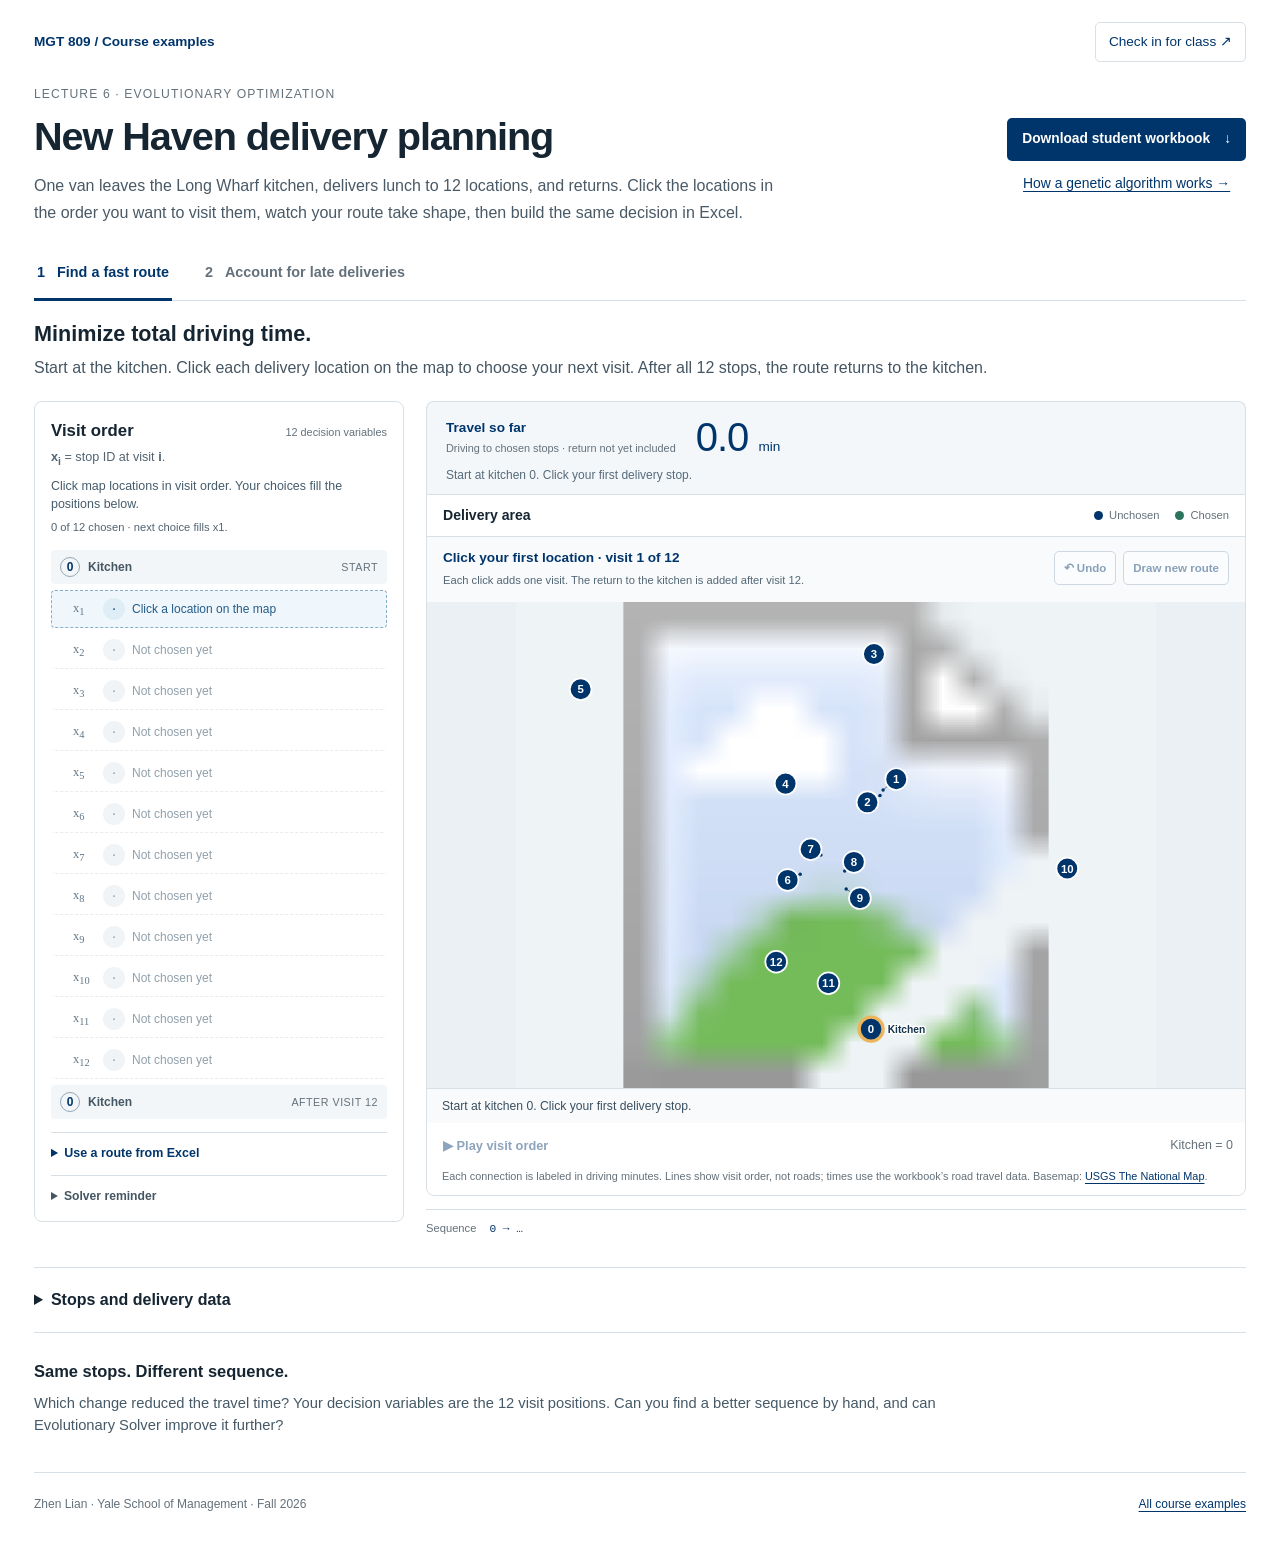
==== commit 40d8eee8: "Simplify delivery costs and student workbook" ====
--- a/overrides/new-haven-delivery/index.html
+++ b/overrides/new-haven-delivery/index.html
@@ -6,11 +6,11 @@
 <div class="page">
 <header class="masthead"><a href="../">MGT 809 / Course examples</a><a href="https://script.google.com/macros/s/AKfycbxfYP-Ye9VfES4hc2hsoIZWI-99bVpepUlIVeIm04DsJK-rUDHfEXQu1e2q7WWzdYMezw/exec?lecture=6&amp;date=2026-11-17" target="_blank" rel="noopener noreferrer" class="checkin">Check in for class ↗</a></header>
 <main id="main">
-<section class="intro"><div><p class="eyebrow">Lecture 6 · Evolutionary optimization</p><h1>New Haven delivery planning</h1><p class="lead">One van leaves the Long Wharf kitchen, delivers lunch to 12 locations, and returns. Click the locations in the order you want to visit them, watch your route take shape, then build the same decision in Excel.</p></div><div class="intro-actions"><a class="button primary" href="downloads/New%20Haven%20Delivery%20-%20Student.xlsx" download>Download student workbook <span aria-hidden="true">↓</span></a><a class="small-link" href="animation/">How a genetic algorithm works →</a></div></section>
+<section class="intro"><div><p class="eyebrow">Lecture 6 · Evolutionary optimization</p><h1>New Haven delivery planning</h1><p class="lead">One van leaves the Long Wharf kitchen, delivers lunch to 12 locations, and returns. Click the locations in the order you want to visit them, watch your route take shape, then build the same decision in Excel.</p></div><div class="intro-actions"><a class="button primary" href="New%20Haven%20Delivery%20-%20Student.xlsx?v=cost2" download>Download student workbook <span aria-hidden="true">↓</span></a><a class="small-link" href="animation/">How a genetic algorithm works →</a></div></section>
 <div class="tabs" role="tablist" aria-label="Exercise stages"><button id="tab-base" class="active" role="tab" aria-selected="true" aria-controls="exercise" data-stage="base">1 <span>Find a fast route</span></button><button id="tab-extension" role="tab" aria-selected="false" aria-controls="exercise" tabindex="-1" data-stage="extension">2 <span>Account for late deliveries</span></button></div>
 <section id="exercise" role="tabpanel" aria-labelledby="tab-base">
 <div class="brief" id="base-brief"><h2>Minimize total driving time.</h2><p>Start at the kitchen. Click each delivery location on the map to choose your next visit. After all 12 stops, the route returns to the kitchen.</p></div>
-<div class="brief" id="extension-brief" hidden><h2>A fast route can still be expensive.</h2><p>Leave at <strong>11:30 AM</strong> and allow <strong>2 minutes of unloading</strong> at each stop. A late arrival triggers that stop’s full refund. Extend your Excel model to minimize <strong>driver cost + mileage cost + refunds</strong>.</p><div class="assumptions"><span>Driver: <b>$30/hour</b>, including unloading</span><span>Vehicle: <b>$0.65/mile</b></span><span>Deadline applies to <b>arrival</b></span></div></div>
+<div class="brief" id="extension-brief" hidden><h2>A fast route can still be expensive.</h2><p>Leave at <strong>11:30 AM</strong> and allow <strong>2 minutes of unloading</strong> at every delivery stop. There is no unloading at the kitchen. A late arrival triggers that stop’s full refund. Extend your Excel model to minimize <strong>driver cost + late refunds</strong>.</p><div class="assumptions"><span>Driver: <b>$30/hour</b>, including unloading</span><span>Deadline applies to <b>arrival</b></span></div></div>
 <div class="workspace">
 <section class="sequence-builder" aria-labelledby="sequence-title">
 <div class="sequence-heading"><h3 id="sequence-title">Visit order</h3><span>12 decision variables</span></div>
@@ -27,7 +27,7 @@
 </section>
 <div class="route-view">
 <div class="live-summary">
-<div class="summary-totals"><div class="sequence-total" aria-live="polite" aria-atomic="true"><span id="travel-label">Travel so far</span><strong><span id="sequence-minutes">—</span> <small>min</small></strong><span id="travel-help">Driving to chosen stops · return not yet included</span></div><div id="cost-headline" class="main-metric" hidden><span id="main-label">Total delivery cost</span><strong id="main-value">—</strong><span id="main-unit">driver + mileage + refunds</span></div></div>
+<div class="summary-totals"><div class="sequence-total" aria-live="polite" aria-atomic="true"><span id="travel-label">Travel so far</span><strong><span id="sequence-minutes">—</span> <small>min</small></strong><span id="travel-help">Driving to chosen stops · return not yet included</span></div><div id="cost-headline" class="main-metric" hidden><span id="main-label">Total delivery cost</span><strong id="main-value">—</strong><span id="main-unit">driver + late refunds</span></div></div>
 <div id="travel-sum" class="travel-sum" role="group" aria-label="Travel time by leg" hidden></div>
 <p id="sequence-feedback" class="sequence-feedback" role="status" aria-live="polite">Start at kitchen 0. Click your first delivery stop.</p>
 </div>
@@ -35,8 +35,8 @@
 <div id="empty-results" hidden></div>
 <div id="results" class="route-results" hidden>
 <p id="route-status" class="route-status"></p>
-<dl class="metrics" id="base-metrics"><div><dt>Road distance</dt><dd id="distance">—</dd></div><div><dt>Delivery stops</dt><dd>12 of 12</dd></div></dl>
-<dl class="metrics" id="cost-metrics" hidden><div><dt>Driver cost</dt><dd id="driver-cost">—</dd></div><div><dt>Mileage cost</dt><dd id="vehicle-cost">—</dd></div><div><dt>Late refunds</dt><dd id="refund-cost">—</dd></div><div><dt>Late deliveries</dt><dd id="late-count">—</dd></div><div><dt>Return to kitchen</dt><dd id="return-time">—</dd></div></dl>
+<dl class="metrics" id="base-metrics"><div><dt>Delivery stops</dt><dd>12 of 12</dd></div></dl>
+<dl class="metrics" id="cost-metrics" hidden><div><dt>Driver cost</dt><dd id="driver-cost">—</dd></div><div><dt>Driver time</dt><dd id="driver-time">—</dd></div><div><dt>Late refunds</dt><dd id="refund-cost">—</dd></div><div><dt>Late deliveries</dt><dd id="late-count">—</dd></div><div><dt>Return to kitchen</dt><dd id="return-time">—</dd></div></dl>
 <button id="save-baseline" class="button outline">Keep this route for comparison</button><p id="baseline-status" class="small muted" role="status"></p>
 </div>
 <div class="sequence-code"><span>Sequence</span><p id="sequence-path"></p></div>
@@ -45,8 +45,8 @@
 <section id="comparison" class="comparison" hidden aria-labelledby="comparison-title"><div><h3 id="comparison-title">Compare with your saved route</h3><p id="comparison-summary"></p></div><div class="table-scroll"><table><thead><tr><th scope="col">Measure</th><th scope="col">Saved route</th><th scope="col">Current route</th></tr></thead><tbody id="comparison-body"></tbody></table></div><button id="clear-baseline" class="button plain">Remove saved comparison</button></section>
 <section id="route-details" class="detail-section" hidden aria-labelledby="details-title"><div class="section-head"><div><h3 id="details-title">Your route, stop by stop</h3><p id="table-help" class="small muted"></p></div><button id="export-route" class="button outline">Download route results</button></div><div class="table-scroll" tabindex="0" role="region" aria-label="Route details table"><table id="route-table"><thead id="route-thead"></thead><tbody id="route-tbody"></tbody><tfoot id="route-tfoot"></tfoot></table></div></section>
 </section>
-<details class="data-section"><summary>Stops and delivery data</summary><p>Use the same IDs in Excel and on the map. The kitchen is stop 0.</p><div class="table-scroll" tabindex="0" role="region" aria-label="Delivery data table"><table><thead><tr><th scope="col">ID</th><th scope="col">Location</th><th scope="col">Address</th><th scope="col">Unload</th><th scope="col">Arrive by</th><th scope="col">Late refund</th></tr></thead><tbody id="stop-data"></tbody></table></div><p class="small muted">Locations are real; delivery orders, deadlines, and fees are fictional. Road estimates are fixed classroom data from OSRM/OpenStreetMap, retrieved November 12, 2026. They may differ by direction and do not include live traffic.</p></details>
+<details class="data-section"><summary>Stops and delivery data</summary><p>Use the same IDs in Excel and on the map. The kitchen is stop 0. <strong>Unloading takes 2 minutes at every delivery stop</strong> and 0 minutes at the kitchen.</p><div class="table-scroll" tabindex="0" role="region" aria-label="Delivery data table"><table><thead><tr><th scope="col">ID</th><th scope="col">Location</th><th scope="col">Address</th><th scope="col">Arrive by</th><th scope="col">Late refund</th></tr></thead><tbody id="stop-data"></tbody></table></div><p class="small muted">Locations are real; delivery orders, deadlines, and fees are fictional. Road estimates are fixed classroom data from OSRM/OpenStreetMap, retrieved November 12, 2026. They may differ by direction and do not include live traffic.</p></details>
 <section class="discussion"><h3 id="discussion-title">Same stops. Different sequence.</h3><p id="discussion-text">Which change reduced the travel time? Your decision variables are the 12 visit positions. Can you find a better sequence by hand, and can Evolutionary Solver improve it further?</p></section>
 </main><footer><span>Zhen Lian · Yale School of Management · Fall 2026</span><a href="../">All course examples</a></footer>
-</div><script type="module" src="app.mjs?v=legtime1"></script>
+</div><script type="module" src="app.mjs?v=cost2"></script>
 </body></html>
